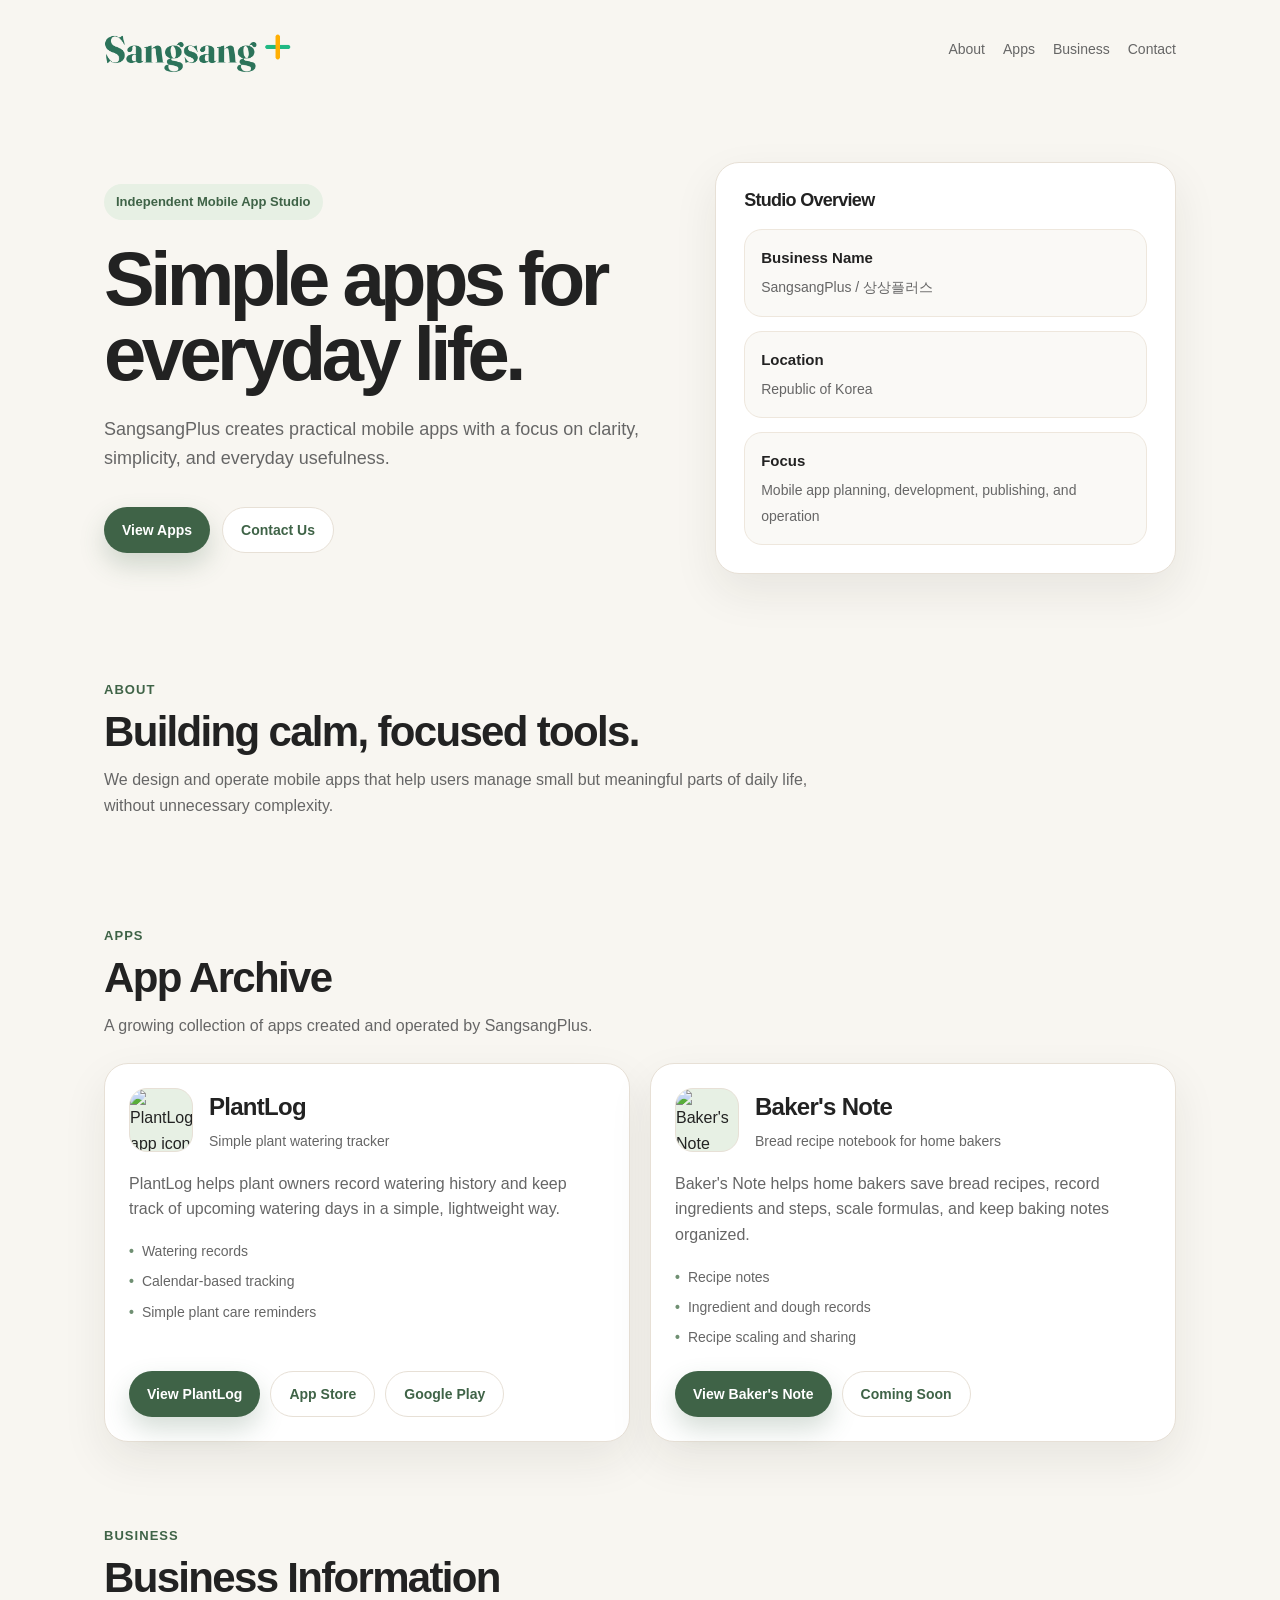
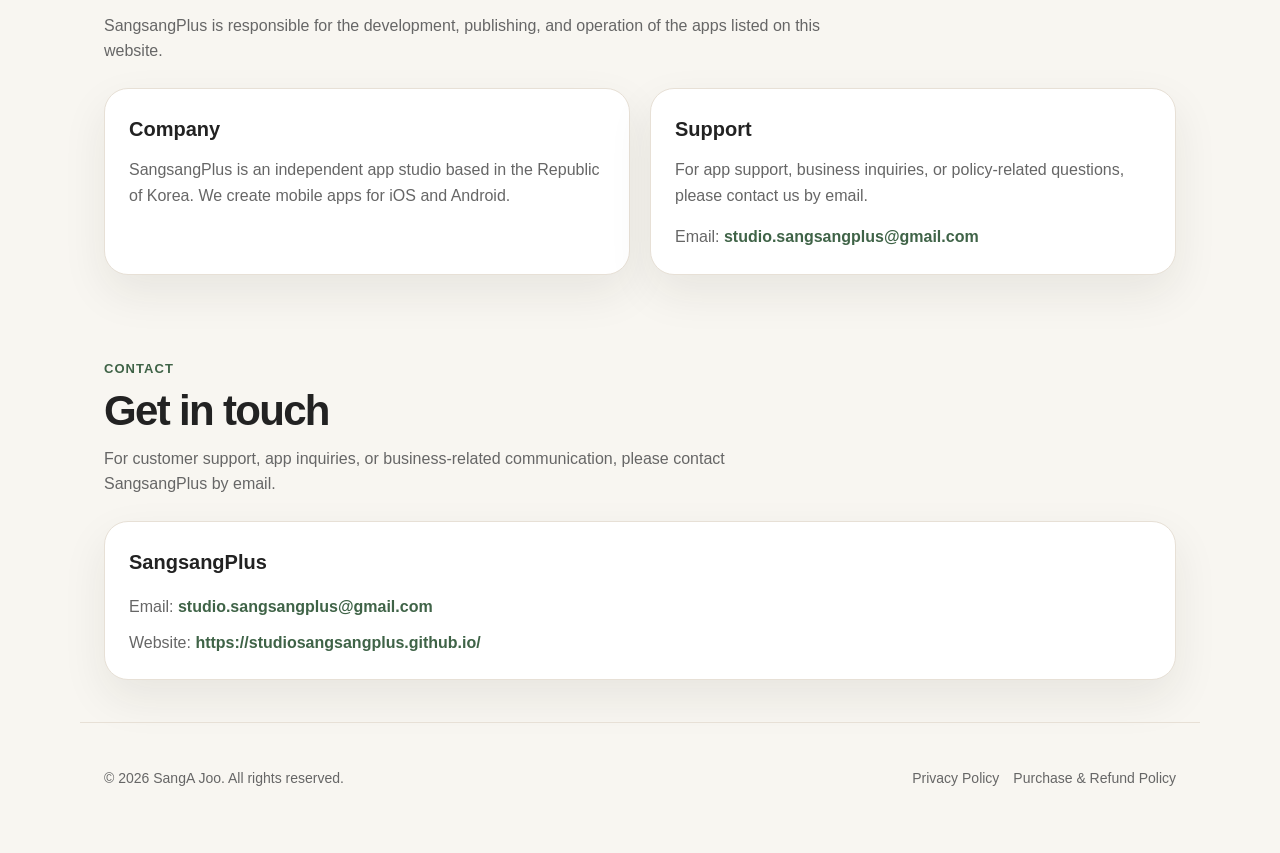
==== index.html @ 52824691 "Update index.html" ====
<!doctype html>
<html lang="en">
<head>
  <meta charset="utf-8">
  <meta name="viewport" content="width=device-width, initial-scale=1">
  <title>SangsangPlus - Mobile App Studio</title>
  <meta name="description" content="SangsangPlus is an independent mobile app studio creating simple, practical apps for everyday life.">
  <meta name="author" content="SangsangPlus">
  <link rel="icon" type="image/png" href="/favicon.png?v=1">
  <link rel="apple-touch-icon" href="/favicon.png?v=1">
  <meta name="theme-color" content="#F8F6F1">

  <style>
    :root {
      --bg: #F8F6F1;
      --card: #FFFFFF;
      --text: #222222;
      --muted: #666666;
      --line: #E7E0D6;
      --accent: #6F8F72;
      --accent-dark: #3F6347;
      --accent-soft: #E7F0E4;
      --brown: #9A7657;
      --shadow: 0 18px 45px rgba(40, 35, 28, 0.08);
      --radius: 24px;
    }

    * {
      box-sizing: border-box;
    }

    body {
      margin: 0;
      font-family: -apple-system, BlinkMacSystemFont, "Segoe UI", Roboto, Arial, sans-serif;
      background: var(--bg);
      color: var(--text);
      line-height: 1.6;
    }

    a {
      color: inherit;
      text-decoration: none;
    }

    .page {
      min-height: 100vh;
    }

    .nav {
      max-width: 1120px;
      margin: 0 auto;
      padding: 24px 24px 0;
      display: flex;
      align-items: center;
      justify-content: space-between;
      gap: 16px;
    }

   .brand {
      display: inline-flex;
      align-items: center;
      flex: 0 0 auto;
    }
    
    .brand-logo {
      display: block;
      width: 190px;
      height: auto;
    }
    
    @media (max-width: 820px) {
      .brand-logo {
        width: 168px;
      }
    }

    .nav-links {
      display: flex;
      align-items: center;
      gap: 18px;
      font-size: 14px;
      color: var(--muted);
    }

    .nav-links a:hover {
      color: var(--accent-dark);
    }

    .hero {
      max-width: 1120px;
      margin: 0 auto;
      padding: 88px 24px 64px;
      display: grid;
      grid-template-columns: 1.1fr 0.9fr;
      gap: 48px;
      align-items: center;
    }

    .eyebrow {
      display: inline-flex;
      align-items: center;
      gap: 8px;
      padding: 8px 12px;
      border-radius: 999px;
      background: var(--accent-soft);
      color: var(--accent-dark);
      font-size: 13px;
      font-weight: 700;
      margin-bottom: 22px;
    }

    h1 {
      margin: 0;
      font-size: clamp(42px, 7vw, 76px);
      line-height: 0.98;
      letter-spacing: -0.06em;
    }

    .hero p {
      margin: 24px 0 0;
      max-width: 620px;
      font-size: 18px;
      color: var(--muted);
    }

    .hero-actions {
      margin-top: 34px;
      display: flex;
      flex-wrap: wrap;
      gap: 12px;
    }

    .button {
      display: inline-flex;
      align-items: center;
      justify-content: center;
      min-height: 46px;
      padding: 0 18px;
      border-radius: 999px;
      font-weight: 700;
      font-size: 14px;
      transition: transform 0.15s ease, box-shadow 0.15s ease, background 0.15s ease;
    }

    .button:hover {
      transform: translateY(-1px);
    }

    .button.primary {
      background: var(--accent-dark);
      color: #fff;
      box-shadow: 0 12px 26px rgba(63, 99, 71, 0.22);
    }

    .button.secondary {
      background: #fff;
      color: var(--accent-dark);
      border: 1px solid var(--line);
    }

    .hero-card {
      background: var(--card);
      border: 1px solid var(--line);
      border-radius: var(--radius);
      padding: 28px;
      box-shadow: var(--shadow);
    }

    .hero-card-title {
      margin: 0 0 18px;
      font-size: 18px;
      font-weight: 800;
    }

    .stat-list {
      display: grid;
      gap: 14px;
    }

    .stat {
      padding: 16px;
      border-radius: 18px;
      background: #FAF9F6;
      border: 1px solid #EEE7DD;
    }

    .stat strong {
      display: block;
      font-size: 15px;
      margin-bottom: 4px;
    }

    .stat span {
      color: var(--muted);
      font-size: 14px;
    }

    .section {
      max-width: 1120px;
      margin: 0 auto;
      padding: 42px 24px;
    }

    .section-header {
      margin-bottom: 24px;
    }

    .section-kicker {
      color: var(--accent-dark);
      font-weight: 800;
      font-size: 13px;
      letter-spacing: 0.08em;
      text-transform: uppercase;
      margin-bottom: 8px;
    }

    h2 {
      margin: 0;
      font-size: clamp(28px, 4vw, 42px);
      line-height: 1.1;
      letter-spacing: -0.04em;
    }

    .section-desc {
      margin: 12px 0 0;
      color: var(--muted);
      max-width: 720px;
    }

    .app-grid {
      display: grid;
      grid-template-columns: repeat(2, minmax(0, 1fr));
      gap: 20px;
    }

    .app-card {
      background: var(--card);
      border: 1px solid var(--line);
      border-radius: var(--radius);
      padding: 24px;
      box-shadow: var(--shadow);
      display: flex;
      flex-direction: column;
      min-height: 280px;
    }

    .app-top {
      display: flex;
      align-items: center;
      gap: 16px;
      margin-bottom: 18px;
    }

    .app-icon {
      width: 64px;
      height: 64px;
      border-radius: 18px;
      overflow: hidden;
      background: var(--accent-soft);
      flex: 0 0 auto;
      border: 1px solid var(--line);
    }
    
    .app-icon img {
      width: 100%;
      height: 100%;
      object-fit: cover;
      display: block;
    }

    .app-card h3 {
      margin: 0;
      font-size: 24px;
      letter-spacing: -0.03em;
    }

    .app-card .tagline {
      margin: 4px 0 0;
      color: var(--muted);
      font-size: 14px;
    }

    .app-card p {
      margin: 0;
      color: var(--muted);
    }

    .app-meta {
      margin: 18px 0 0;
      padding: 0;
      list-style: none;
      display: grid;
      gap: 8px;
      color: var(--muted);
      font-size: 14px;
    }

    .app-meta li::before {
      content: "•";
      color: var(--accent);
      font-weight: 900;
      margin-right: 8px;
    }

    .app-actions {
      margin-top: auto;
      padding-top: 22px;
      display: flex;
      flex-wrap: wrap;
      gap: 10px;
    }

    .info-grid {
      display: grid;
      grid-template-columns: 1fr 1fr;
      gap: 20px;
    }

    .info-card {
      background: var(--card);
      border: 1px solid var(--line);
      border-radius: var(--radius);
      padding: 24px;
      box-shadow: var(--shadow);
    }

    .info-card h3 {
      margin: 0 0 12px;
      font-size: 20px;
    }

    .info-card p {
      margin: 0;
      color: var(--muted);
    }

    .contact-list {
      margin: 16px 0 0;
      padding: 0;
      list-style: none;
      display: grid;
      gap: 10px;
      color: var(--muted);
    }

    .contact-list a {
      color: var(--accent-dark);
      font-weight: 700;
    }

    .footer {
      max-width: 1120px;
      margin: 0 auto;
      padding: 44px 24px 64px;
      color: var(--muted);
      font-size: 14px;
      display: flex;
      justify-content: space-between;
      gap: 20px;
      border-top: 1px solid var(--line);
    }

    .footer-links {
      display: flex;
      flex-wrap: wrap;
      gap: 14px;
    }

    .footer-links a {
      color: var(--muted);
    }

    .footer-links a:hover {
      color: var(--accent-dark);
    }

    @media (max-width: 820px) {
      .nav {
        align-items: flex-start;
        flex-direction: column;
      }

      .nav-links {
        flex-wrap: wrap;
      }

      .hero {
        grid-template-columns: 1fr;
        padding-top: 58px;
      }

      .app-grid,
      .info-grid {
        grid-template-columns: 1fr;
      }

      .footer {
        flex-direction: column;
      }
    }
  </style>
</head>

<body>
  <div class="page">
    <header class="nav">
      <a class="brand" href="/" aria-label="SangsangPlus home">
        <img class="brand-logo" src="/logo-wordmark.png" alt="SangsangPlus">
      </a>  

      <nav class="nav-links" aria-label="Main navigation">
        <a href="#about">About</a>
        <a href="#apps">Apps</a>
        <a href="#business">Business</a>
        <a href="#contact">Contact</a>
      </nav>
    </header>

    <main>
      <section class="hero">
        <div>
          <div class="eyebrow">Independent Mobile App Studio</div>
          <h1>Simple apps for everyday life.</h1>
          <p>
            SangsangPlus creates practical mobile apps with a focus on clarity,
            simplicity, and everyday usefulness.
          </p>

          <div class="hero-actions">
            <a class="button primary" href="#apps">View Apps</a>
            <a class="button secondary" href="mailto:studio.sangsangplus@gmail.com">Contact Us</a>
          </div>
        </div>

        <aside class="hero-card" aria-label="Studio overview">
          <h2 class="hero-card-title">Studio Overview</h2>

          <div class="stat-list">
            <div class="stat">
              <strong>Business Name</strong>
              <span>SangsangPlus / 상상플러스</span>
            </div>

            <div class="stat">
              <strong>Location</strong>
              <span>Republic of Korea</span>
            </div>

            <div class="stat">
              <strong>Focus</strong>
              <span>Mobile app planning, development, publishing, and operation</span>
            </div>
          </div>
        </aside>
      </section>

      <section id="about" class="section">
        <div class="section-header">
          <div class="section-kicker">About</div>
          <h2>Building calm, focused tools.</h2>
          <p class="section-desc">
            We design and operate mobile apps that help users manage small but meaningful parts
            of daily life, without unnecessary complexity.
          </p>
        </div>
      </section>

      <section id="apps" class="section">
        <div class="section-header">
          <div class="section-kicker">Apps</div>
          <h2>App Archive</h2>
          <p class="section-desc">
            A growing collection of apps created and operated by SangsangPlus.
          </p>
        </div>

        <div class="app-grid">
          <article class="app-card">
            <div class="app-top">
              <div class="app-icon">
                <img src="/plantlog-legal/app_icon.png" alt="PlantLog app icon">
              </div>
              <div>
                <h3>PlantLog</h3>
                <p class="tagline">Simple plant watering tracker</p>
              </div>
            </div>

            <p>
              PlantLog helps plant owners record watering history and keep track of upcoming
              watering days in a simple, lightweight way.
            </p>

            <ul class="app-meta">
              <li>Watering records</li>
              <li>Calendar-based tracking</li>
              <li>Simple plant care reminders</li>
            </ul>

            <div class="app-actions">
              <a class="button primary" href="/plantlog-legal/">View PlantLog</a>
              <a class="button secondary" href="https://apps.apple.com/kr/app/plantlog-%EC%8B%9D%EB%AC%BC-%EB%AC%BC%EC%A3%BC%EA%B8%B0/id6776272867" target="_blank" rel="noopener noreferrer">App Store</a>
              <a class="button secondary" href="https://play.google.com/store/apps/details?id=com.sangsangplus.plantlog" target="_blank" rel="noopener noreferrer">Google Play</a>
            </div>
          </article>

          <article class="app-card">
            <div class="app-top">
              <div class="app-icon">
                <img src="/bakersnote/favicon.png" alt="Baker's Note app icon">
              </div>
              <div>
                <h3>Baker's Note</h3>
                <p class="tagline">Bread recipe notebook for home bakers</p>
              </div>
            </div>

            <p>
              Baker's Note helps home bakers save bread recipes, record ingredients and steps,
              scale formulas, and keep baking notes organized.
            </p>

            <ul class="app-meta">
              <li>Recipe notes</li>
              <li>Ingredient and dough records</li>
              <li>Recipe scaling and sharing</li>
            </ul>

            <div class="app-actions">
              <a class="button primary" href="/bakersnote/">View Baker's Note</a>
              <a class="button secondary" href="#contact">Coming Soon</a>
            </div>
          </article>
        </div>
      </section>

      <section id="business" class="section">
        <div class="section-header">
          <div class="section-kicker">Business</div>
          <h2>Business Information</h2>
          <p class="section-desc">
            SangsangPlus is responsible for the development, publishing, and operation
            of the apps listed on this website.
          </p>
        </div>

        <div class="info-grid">
          <div class="info-card">
            <h3>Company</h3>
            <p>
              SangsangPlus is an independent app studio based in the Republic of Korea.
              We create mobile apps for iOS and Android.
            </p>
          </div>

          <div class="info-card">
            <h3>Support</h3>
            <p>
              For app support, business inquiries, or policy-related questions, please contact us
              by email.
            </p>

            <ul class="contact-list">
              <li>Email: <a href="mailto:studio.sangsangplus@gmail.com">studio.sangsangplus@gmail.com</a></li>
            </ul>
          </div>
        </div>
      </section>

      <section id="contact" class="section">
        <div class="section-header">
          <div class="section-kicker">Contact</div>
          <h2>Get in touch</h2>
          <p class="section-desc">
            For customer support, app inquiries, or business-related communication, please contact
            SangsangPlus by email.
          </p>
        </div>

        <div class="info-card">
          <h3>SangsangPlus</h3>
          <ul class="contact-list">
            <li>Email: <a href="mailto:studio.sangsangplus@gmail.com">studio.sangsangplus@gmail.com</a></li>
            <li>Website: <a href="https://studiosangsangplus.github.io/">https://studiosangsangplus.github.io/</a></li>
          </ul>
        </div>
      </section>
    </main>

    <footer class="footer">
      <div>
        © 2026 SangA Joo. All rights reserved.
      </div>

      <div class="footer-links">
        <a href="/plantlog-legal/privacy-policy.html">Privacy Policy</a>
        <a href="/plantlog-legal/purchase-policy.html">Purchase & Refund Policy</a>
      </div>
    </footer>
  </div>
</body>
</html>
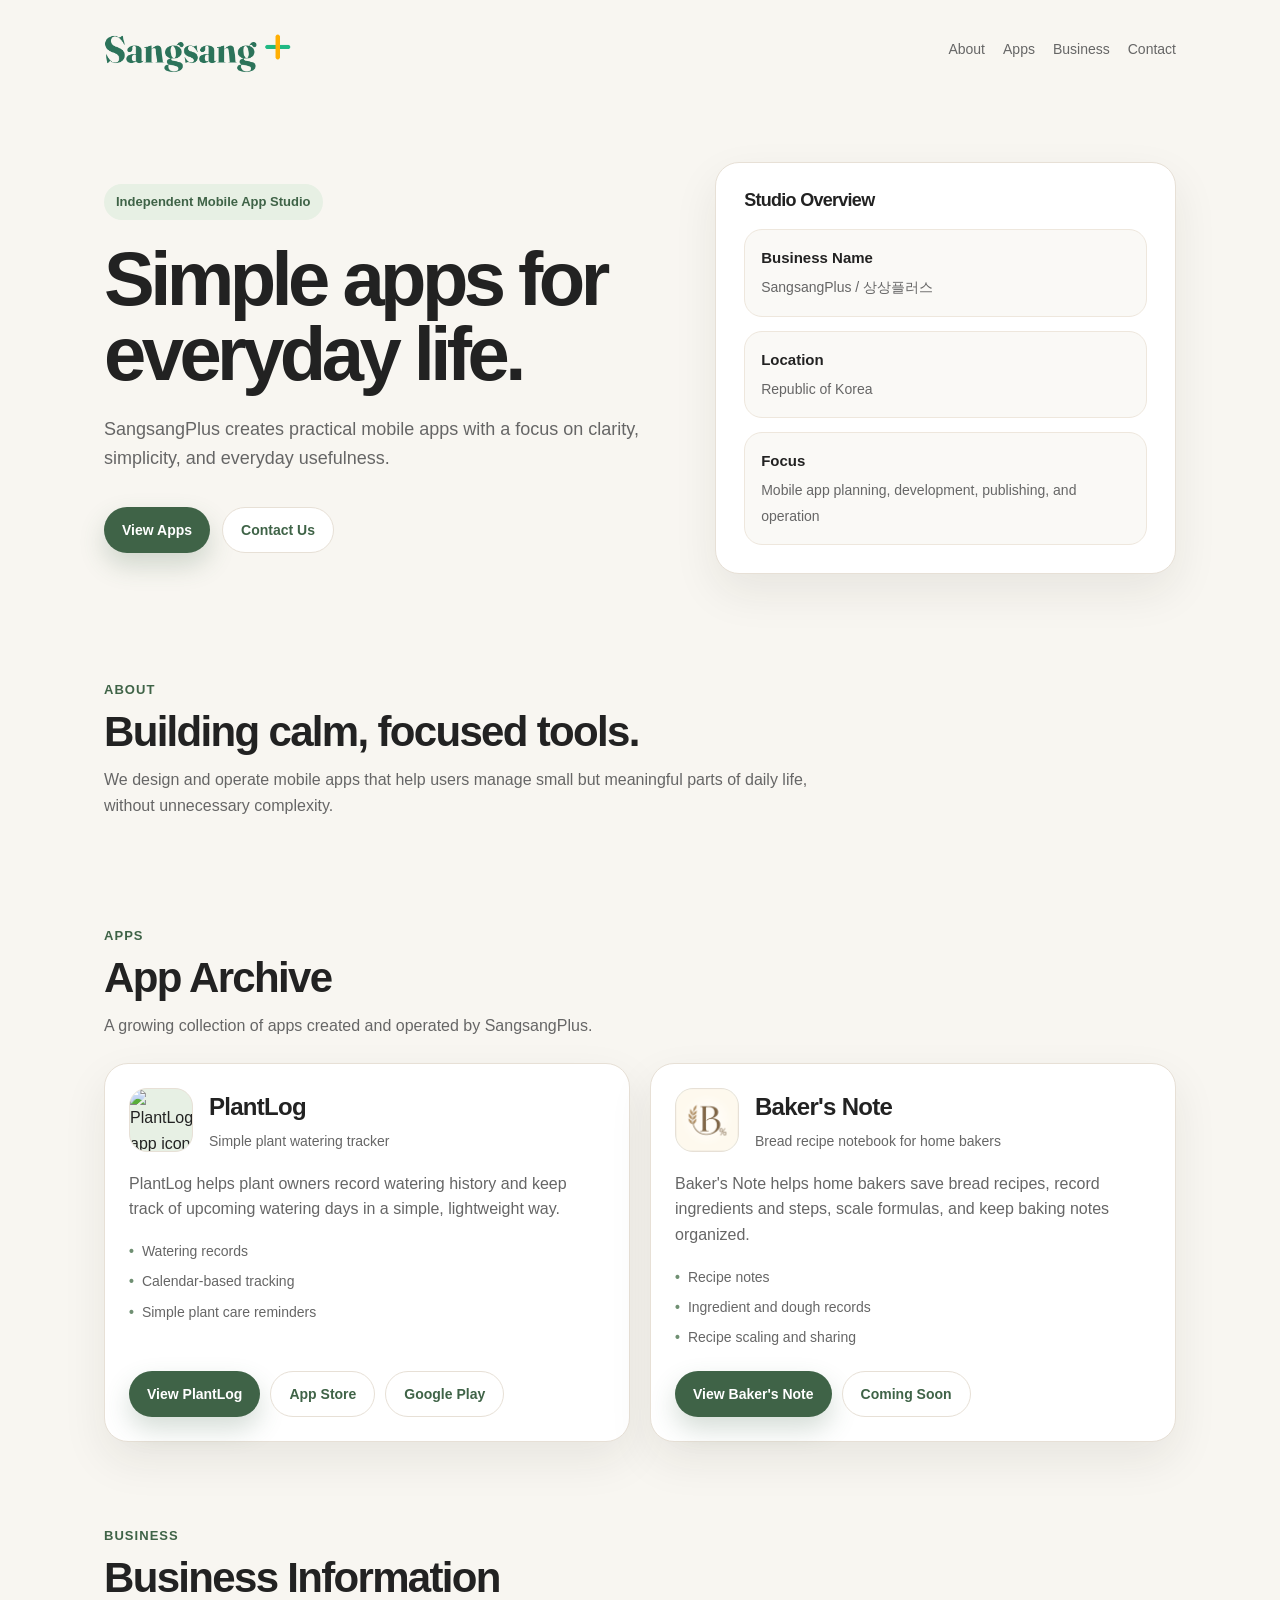
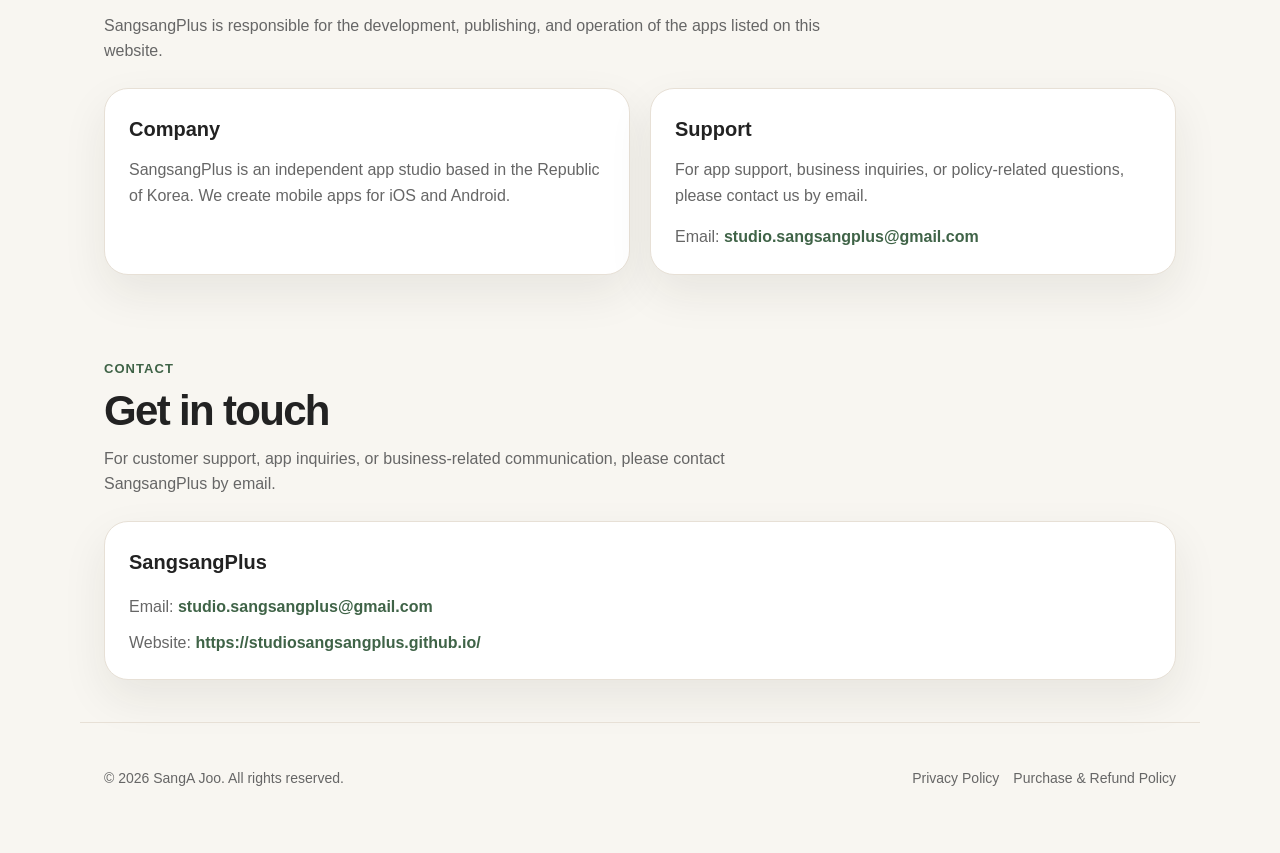
==== commit 27ed281e: "Update index.html" ====
--- a/index.html
+++ b/index.html
@@ -507,7 +507,7 @@
           <article class="app-card">
             <div class="app-top">
               <div class="app-icon">
-                <img src="/bakersnote/favicon.png" alt="Baker's Note app icon">
+                <img src="/bakersnote/app_icon.png" alt="Baker's Note app icon">
               </div>
               <div>
                 <h3>Baker's Note</h3>
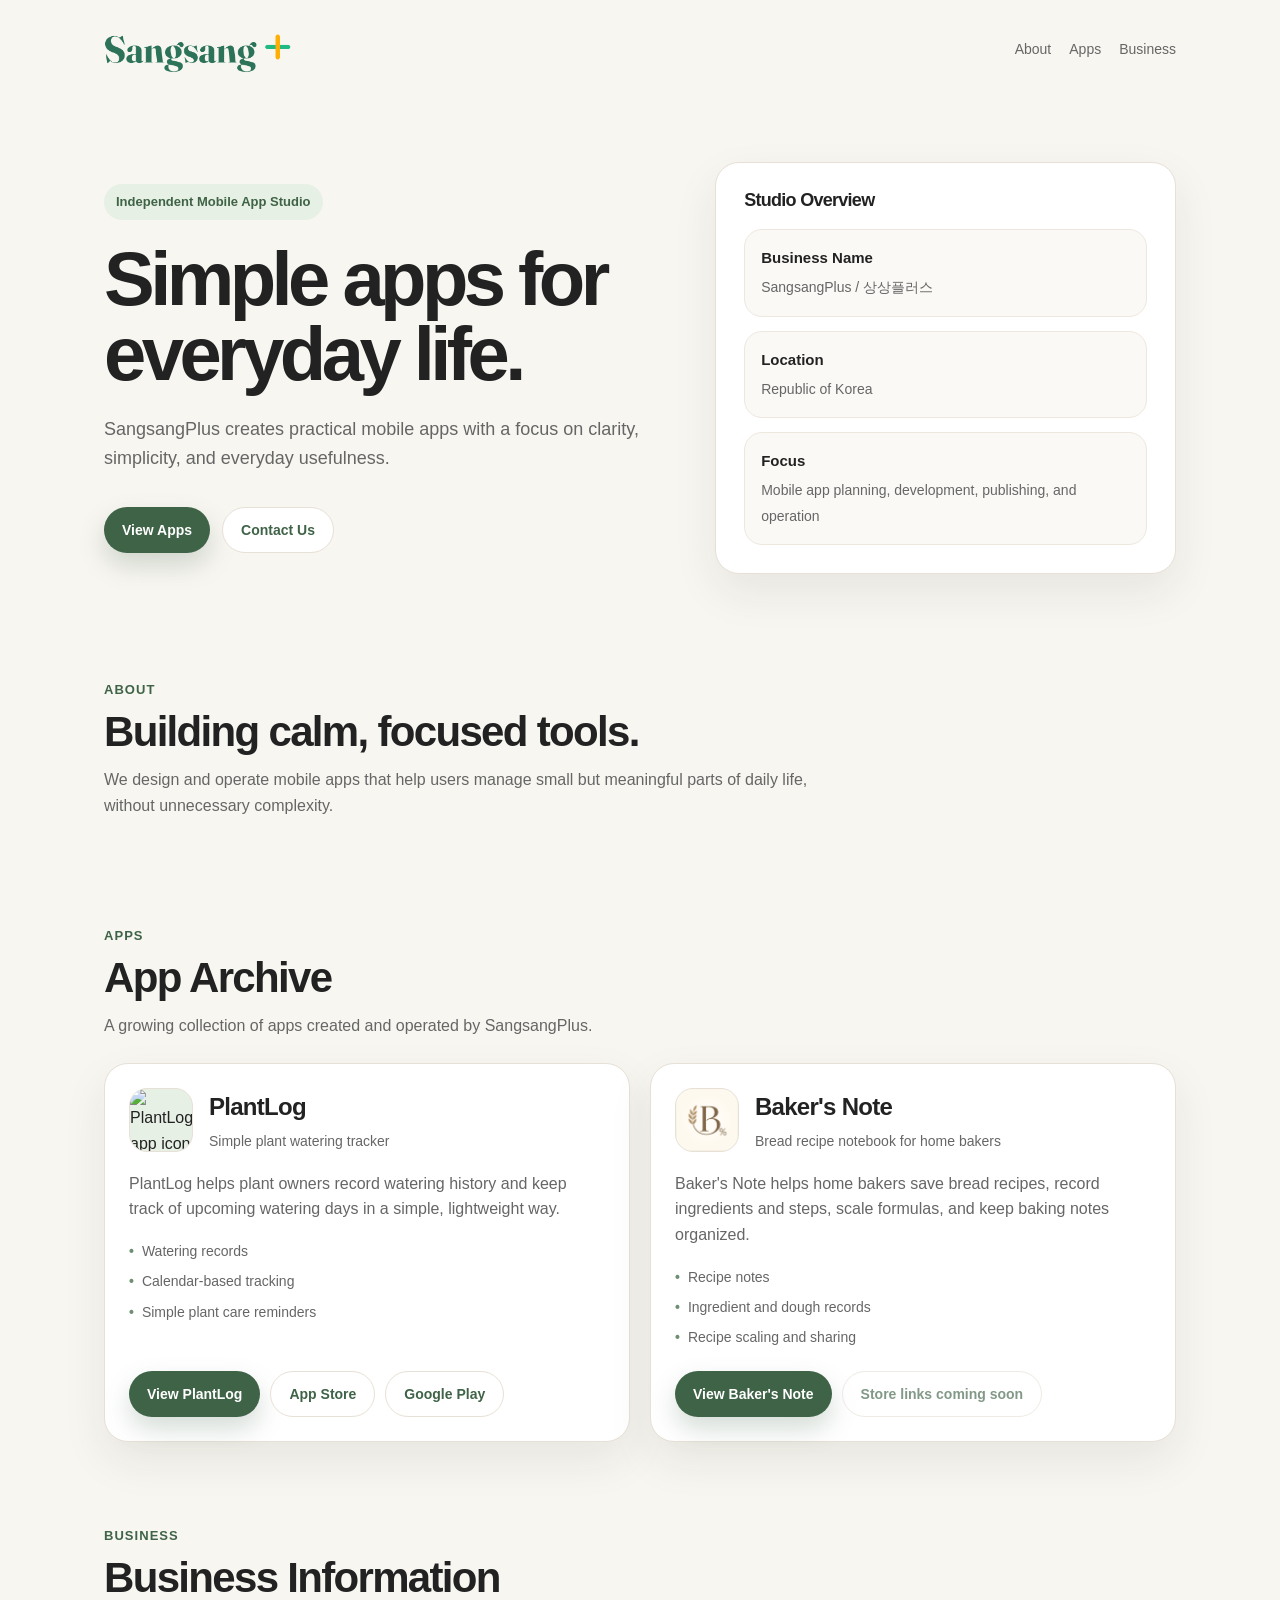
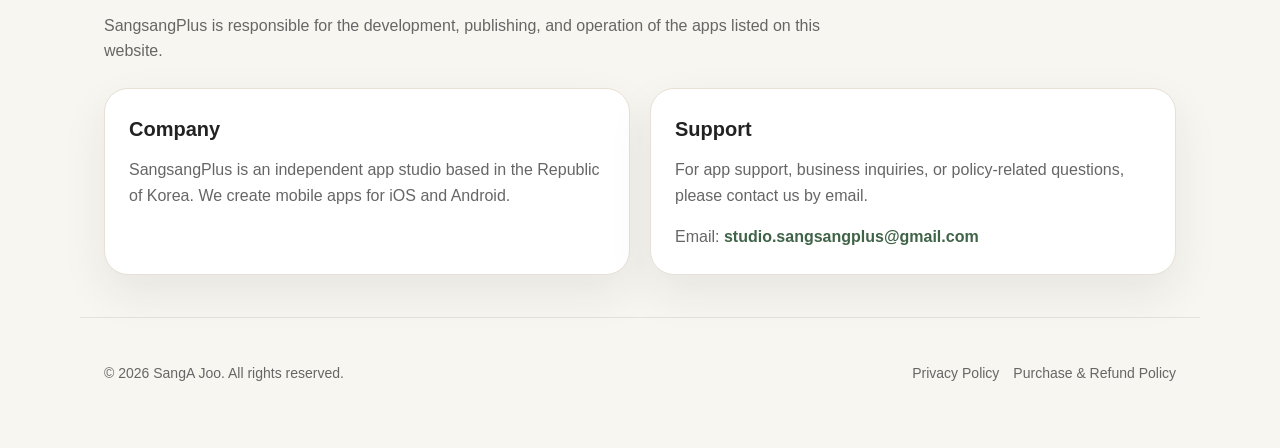
==== commit 4fda41ed: "Update index.html" ====
--- a/index.html
+++ b/index.html
@@ -158,6 +158,12 @@
       border: 1px solid var(--line);
     }
 
+    .button.disabled {
+      cursor: default;
+      opacity: 0.65;
+      pointer-events: none;
+    }
+    
     .hero-card {
       background: var(--card);
       border: 1px solid var(--line);
@@ -412,7 +418,6 @@
         <a href="#about">About</a>
         <a href="#apps">Apps</a>
         <a href="#business">Business</a>
-        <a href="#contact">Contact</a>
       </nav>
     </header>
 
@@ -528,7 +533,7 @@
 
             <div class="app-actions">
               <a class="button primary" href="/bakersnote/">View Baker's Note</a>
-              <a class="button secondary" href="#contact">Coming Soon</a>
+              <span class="button secondary disabled">Store links coming soon</span>
             </div>
           </article>
         </div>
@@ -566,25 +571,6 @@
           </div>
         </div>
       </section>
-
-      <section id="contact" class="section">
-        <div class="section-header">
-          <div class="section-kicker">Contact</div>
-          <h2>Get in touch</h2>
-          <p class="section-desc">
-            For customer support, app inquiries, or business-related communication, please contact
-            SangsangPlus by email.
-          </p>
-        </div>
-
-        <div class="info-card">
-          <h3>SangsangPlus</h3>
-          <ul class="contact-list">
-            <li>Email: <a href="mailto:studio.sangsangplus@gmail.com">studio.sangsangplus@gmail.com</a></li>
-            <li>Website: <a href="https://studiosangsangplus.github.io/">https://studiosangsangplus.github.io/</a></li>
-          </ul>
-        </div>
-      </section>
     </main>
 
     <footer class="footer">
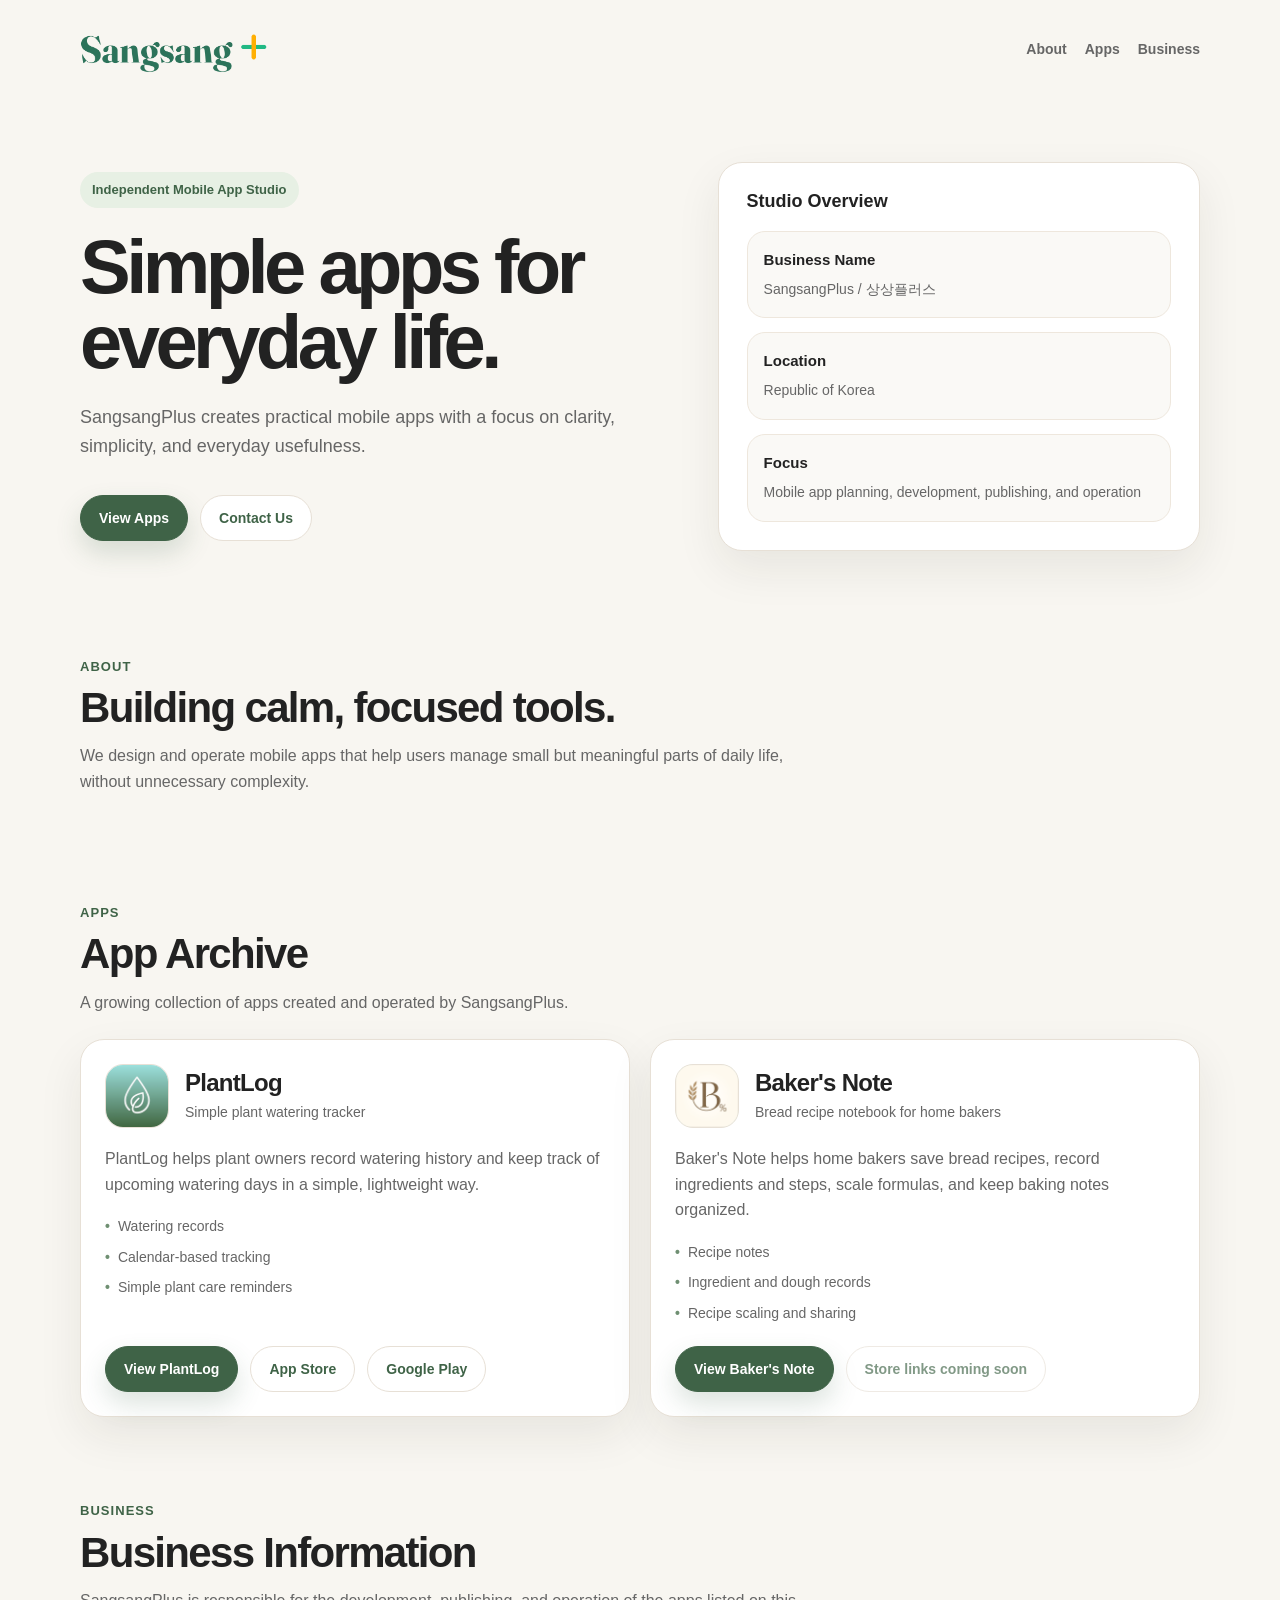
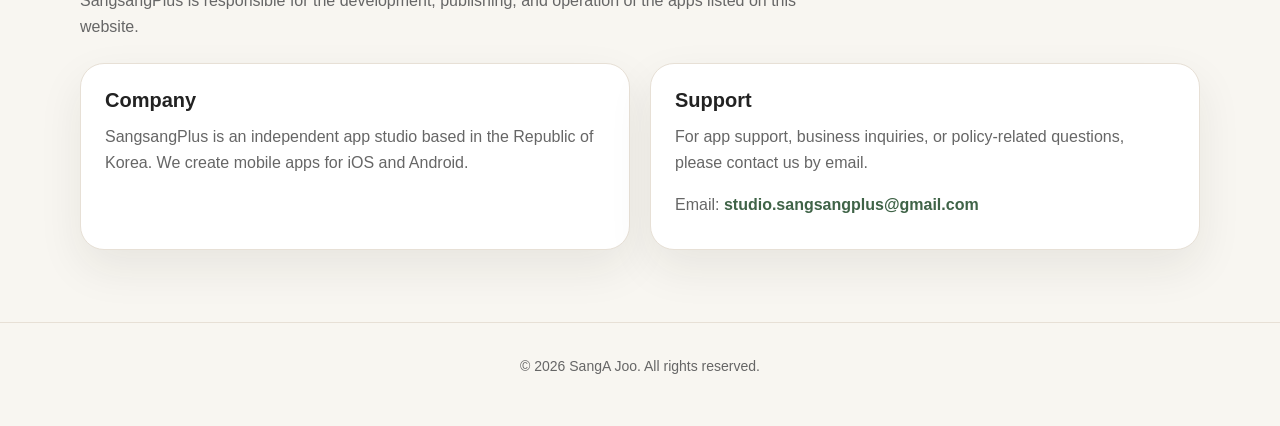
==== commit 61a0f62c: "Footer 교체, css 공통화" ====
--- a/index.html
+++ b/index.html
@@ -3,418 +3,23 @@
 <head>
   <meta charset="utf-8">
   <meta name="viewport" content="width=device-width, initial-scale=1">
-  <title>SangsangPlus - Mobile App Studio</title>
-  <meta name="description" content="SangsangPlus is an independent mobile app studio creating simple, practical apps for everyday life.">
+  <title>SangsangPlus - Simple Mobile Apps for Everyday Life</title>
+  <meta name="description" content="SangsangPlus is an independent app studio creating simple mobile apps for everyday life.">
   <meta name="author" content="SangsangPlus">
+  <link rel="stylesheet" href="assets/css/site.css">
   <link rel="icon" type="image/png" href="/favicon.png?v=1">
   <link rel="apple-touch-icon" href="/favicon.png?v=1">
   <meta name="theme-color" content="#F8F6F1">
-
-  <style>
-    :root {
-      --bg: #F8F6F1;
-      --card: #FFFFFF;
-      --text: #222222;
-      --muted: #666666;
-      --line: #E7E0D6;
-      --accent: #6F8F72;
-      --accent-dark: #3F6347;
-      --accent-soft: #E7F0E4;
-      --brown: #9A7657;
-      --shadow: 0 18px 45px rgba(40, 35, 28, 0.08);
-      --radius: 24px;
-    }
-
-    * {
-      box-sizing: border-box;
-    }
-
-    body {
-      margin: 0;
-      font-family: -apple-system, BlinkMacSystemFont, "Segoe UI", Roboto, Arial, sans-serif;
-      background: var(--bg);
-      color: var(--text);
-      line-height: 1.6;
-    }
-
-    a {
-      color: inherit;
-      text-decoration: none;
-    }
-
-    .page {
-      min-height: 100vh;
-    }
-
-    .nav {
-      max-width: 1120px;
-      margin: 0 auto;
-      padding: 24px 24px 0;
-      display: flex;
-      align-items: center;
-      justify-content: space-between;
-      gap: 16px;
-    }
-
-   .brand {
-      display: inline-flex;
-      align-items: center;
-      flex: 0 0 auto;
-    }
-    
-    .brand-logo {
-      display: block;
-      width: 190px;
-      height: auto;
-    }
-    
-    @media (max-width: 820px) {
-      .brand-logo {
-        width: 168px;
-      }
-    }
-
-    .nav-links {
-      display: flex;
-      align-items: center;
-      gap: 18px;
-      font-size: 14px;
-      color: var(--muted);
-    }
-
-    .nav-links a:hover {
-      color: var(--accent-dark);
-    }
-
-    .hero {
-      max-width: 1120px;
-      margin: 0 auto;
-      padding: 88px 24px 64px;
-      display: grid;
-      grid-template-columns: 1.1fr 0.9fr;
-      gap: 48px;
-      align-items: center;
-    }
-
-    .eyebrow {
-      display: inline-flex;
-      align-items: center;
-      gap: 8px;
-      padding: 8px 12px;
-      border-radius: 999px;
-      background: var(--accent-soft);
-      color: var(--accent-dark);
-      font-size: 13px;
-      font-weight: 700;
-      margin-bottom: 22px;
-    }
-
-    h1 {
-      margin: 0;
-      font-size: clamp(42px, 7vw, 76px);
-      line-height: 0.98;
-      letter-spacing: -0.06em;
-    }
-
-    .hero p {
-      margin: 24px 0 0;
-      max-width: 620px;
-      font-size: 18px;
-      color: var(--muted);
-    }
-
-    .hero-actions {
-      margin-top: 34px;
-      display: flex;
-      flex-wrap: wrap;
-      gap: 12px;
-    }
-
-    .button {
-      display: inline-flex;
-      align-items: center;
-      justify-content: center;
-      min-height: 46px;
-      padding: 0 18px;
-      border-radius: 999px;
-      font-weight: 700;
-      font-size: 14px;
-      transition: transform 0.15s ease, box-shadow 0.15s ease, background 0.15s ease;
-    }
-
-    .button:hover {
-      transform: translateY(-1px);
-    }
-
-    .button.primary {
-      background: var(--accent-dark);
-      color: #fff;
-      box-shadow: 0 12px 26px rgba(63, 99, 71, 0.22);
-    }
-
-    .button.secondary {
-      background: #fff;
-      color: var(--accent-dark);
-      border: 1px solid var(--line);
-    }
-
-    .button.disabled {
-      cursor: default;
-      opacity: 0.65;
-      pointer-events: none;
-    }
-    
-    .hero-card {
-      background: var(--card);
-      border: 1px solid var(--line);
-      border-radius: var(--radius);
-      padding: 28px;
-      box-shadow: var(--shadow);
-    }
-
-    .hero-card-title {
-      margin: 0 0 18px;
-      font-size: 18px;
-      font-weight: 800;
-    }
-
-    .stat-list {
-      display: grid;
-      gap: 14px;
-    }
-
-    .stat {
-      padding: 16px;
-      border-radius: 18px;
-      background: #FAF9F6;
-      border: 1px solid #EEE7DD;
-    }
-
-    .stat strong {
-      display: block;
-      font-size: 15px;
-      margin-bottom: 4px;
-    }
-
-    .stat span {
-      color: var(--muted);
-      font-size: 14px;
-    }
-
-    .section {
-      max-width: 1120px;
-      margin: 0 auto;
-      padding: 42px 24px;
-    }
-
-    .section-header {
-      margin-bottom: 24px;
-    }
-
-    .section-kicker {
-      color: var(--accent-dark);
-      font-weight: 800;
-      font-size: 13px;
-      letter-spacing: 0.08em;
-      text-transform: uppercase;
-      margin-bottom: 8px;
-    }
-
-    h2 {
-      margin: 0;
-      font-size: clamp(28px, 4vw, 42px);
-      line-height: 1.1;
-      letter-spacing: -0.04em;
-    }
-
-    .section-desc {
-      margin: 12px 0 0;
-      color: var(--muted);
-      max-width: 720px;
-    }
-
-    .app-grid {
-      display: grid;
-      grid-template-columns: repeat(2, minmax(0, 1fr));
-      gap: 20px;
-    }
-
-    .app-card {
-      background: var(--card);
-      border: 1px solid var(--line);
-      border-radius: var(--radius);
-      padding: 24px;
-      box-shadow: var(--shadow);
-      display: flex;
-      flex-direction: column;
-      min-height: 280px;
-    }
-
-    .app-top {
-      display: flex;
-      align-items: center;
-      gap: 16px;
-      margin-bottom: 18px;
-    }
-
-    .app-icon {
-      width: 64px;
-      height: 64px;
-      border-radius: 18px;
-      overflow: hidden;
-      background: var(--accent-soft);
-      flex: 0 0 auto;
-      border: 1px solid var(--line);
-    }
-    
-    .app-icon img {
-      width: 100%;
-      height: 100%;
-      object-fit: cover;
-      display: block;
-    }
-
-    .app-card h3 {
-      margin: 0;
-      font-size: 24px;
-      letter-spacing: -0.03em;
-    }
-
-    .app-card .tagline {
-      margin: 4px 0 0;
-      color: var(--muted);
-      font-size: 14px;
-    }
-
-    .app-card p {
-      margin: 0;
-      color: var(--muted);
-    }
-
-    .app-meta {
-      margin: 18px 0 0;
-      padding: 0;
-      list-style: none;
-      display: grid;
-      gap: 8px;
-      color: var(--muted);
-      font-size: 14px;
-    }
-
-    .app-meta li::before {
-      content: "•";
-      color: var(--accent);
-      font-weight: 900;
-      margin-right: 8px;
-    }
-
-    .app-actions {
-      margin-top: auto;
-      padding-top: 22px;
-      display: flex;
-      flex-wrap: wrap;
-      gap: 10px;
-    }
-
-    .info-grid {
-      display: grid;
-      grid-template-columns: 1fr 1fr;
-      gap: 20px;
-    }
-
-    .info-card {
-      background: var(--card);
-      border: 1px solid var(--line);
-      border-radius: var(--radius);
-      padding: 24px;
-      box-shadow: var(--shadow);
-    }
-
-    .info-card h3 {
-      margin: 0 0 12px;
-      font-size: 20px;
-    }
-
-    .info-card p {
-      margin: 0;
-      color: var(--muted);
-    }
-
-    .contact-list {
-      margin: 16px 0 0;
-      padding: 0;
-      list-style: none;
-      display: grid;
-      gap: 10px;
-      color: var(--muted);
-    }
-
-    .contact-list a {
-      color: var(--accent-dark);
-      font-weight: 700;
-    }
-
-    .footer {
-      max-width: 1120px;
-      margin: 0 auto;
-      padding: 44px 24px 64px;
-      color: var(--muted);
-      font-size: 14px;
-      display: flex;
-      justify-content: space-between;
-      gap: 20px;
-      border-top: 1px solid var(--line);
-    }
-
-    .footer-links {
-      display: flex;
-      flex-wrap: wrap;
-      gap: 14px;
-    }
-
-    .footer-links a {
-      color: var(--muted);
-    }
-
-    .footer-links a:hover {
-      color: var(--accent-dark);
-    }
-
-    @media (max-width: 820px) {
-      .nav {
-        align-items: flex-start;
-        flex-direction: column;
-      }
-
-      .nav-links {
-        flex-wrap: wrap;
-      }
-
-      .hero {
-        grid-template-columns: 1fr;
-        padding-top: 58px;
-      }
-
-      .app-grid,
-      .info-grid {
-        grid-template-columns: 1fr;
-      }
-
-      .footer {
-        flex-direction: column;
-      }
-    }
-  </style>
 </head>
 
-<body>
-  <div class="page">
-    <header class="nav">
-      <a class="brand" href="/" aria-label="SangsangPlus home">
-        <img class="brand-logo" src="/logo-wordmark.png" alt="SangsangPlus">
-      </a>  
+<body class="theme-sangsangplus">
+  <div class="site-page">
+    <header class="home-nav wrap-wide">
+      <a class="home-brand" href="/" aria-label="SangsangPlus home">
+        <img class="home-brand-logo" src="/logo-wordmark.png" alt="SangsangPlus">
+      </a>
 
-      <nav class="nav-links" aria-label="Main navigation">
+      <nav class="home-nav-links" aria-label="Main navigation">
         <a href="#about">About</a>
         <a href="#apps">Apps</a>
         <a href="#business">Business</a>
@@ -422,7 +27,7 @@
     </header>
 
     <main>
-      <section class="hero">
+      <section class="home-hero wrap-wide">
         <div>
           <div class="eyebrow">Independent Mobile App Studio</div>
           <h1>Simple apps for everyday life.</h1>
@@ -437,8 +42,8 @@
           </div>
         </div>
 
-        <aside class="hero-card" aria-label="Studio overview">
-          <h2 class="hero-card-title">Studio Overview</h2>
+        <aside class="home-hero-card" aria-label="Studio overview">
+          <h2 class="home-hero-card-title">Studio Overview</h2>
 
           <div class="stat-list">
             <div class="stat">
@@ -459,7 +64,7 @@
         </aside>
       </section>
 
-      <section id="about" class="section">
+      <section id="about" class="home-section wrap-wide">
         <div class="section-header">
           <div class="section-kicker">About</div>
           <h2>Building calm, focused tools.</h2>
@@ -470,7 +75,7 @@
         </div>
       </section>
 
-      <section id="apps" class="section">
+      <section id="apps" class="home-section wrap-wide">
         <div class="section-header">
           <div class="section-kicker">Apps</div>
           <h2>App Archive</h2>
@@ -504,8 +109,11 @@
 
             <div class="app-actions">
               <a class="button primary" href="/plantlog-legal/">View PlantLog</a>
-              <a class="button secondary" href="https://apps.apple.com/kr/app/plantlog-%EC%8B%9D%EB%AC%BC-%EB%AC%BC%EC%A3%BC%EA%B8%B0/id6776272867" target="_blank" rel="noopener noreferrer">App Store</a>
-              <a class="button secondary" href="https://play.google.com/store/apps/details?id=com.sangsangplus.plantlog" target="_blank" rel="noopener noreferrer">Google Play</a>
+              <a class="button secondary"
+                href="https://apps.apple.com/kr/app/plantlog-%EC%8B%9D%EB%AC%BC-%EB%AC%BC%EC%A3%BC%EA%B8%B0/id6776272867"
+                target="_blank" rel="noopener noreferrer">App Store</a>
+              <a class="button secondary" href="https://play.google.com/store/apps/details?id=com.sangsangplus.plantlog"
+                target="_blank" rel="noopener noreferrer">Google Play</a>
             </div>
           </article>
 
@@ -539,7 +147,7 @@
         </div>
       </section>
 
-      <section id="business" class="section">
+      <section id="business" class="home-section wrap-wide">
         <div class="section-header">
           <div class="section-kicker">Business</div>
           <h2>Business Information</h2>
@@ -573,14 +181,9 @@
       </section>
     </main>
 
-    <footer class="footer">
-      <div>
-        © 2026 SangA Joo. All rights reserved.
-      </div>
-
-      <div class="footer-links">
-        <a href="/plantlog-legal/privacy-policy.html">Privacy Policy</a>
-        <a href="/plantlog-legal/purchase-policy.html">Purchase & Refund Policy</a>
+    <footer class="site-footer">
+      <div class="site-footer-inner">
+        <p>© 2026 SangA Joo. All rights reserved.</p>
       </div>
     </footer>
   </div>
--- a/assets/css/site.css
+++ b/assets/css/site.css
@@ -0,0 +1,760 @@
+/* SangsangPlus shared website styles */
+
+:root {
+  --page-bg: #f8f6f1;
+  --card-bg: #ffffff;
+  --text: #222222;
+  --muted: #666666;
+  --soft-muted: #888888;
+  --line: #e7e0d6;
+  --shadow-soft: 0 18px 45px rgba(40, 35, 28, 0.08);
+  --radius-lg: 24px;
+  --radius-md: 18px;
+  --max-width-wide: 1120px;
+  --max-width-app: 920px;
+  --max-width-policy: 840px;
+
+  --accent: #3f6347;
+  --accent-soft: #e7f0e4;
+  --accent-deep: #2f4c36;
+  --brand-serif: Georgia, "Times New Roman", serif;
+}
+
+/* Themes */
+body.theme-sangsangplus {
+  --page-bg: #f8f6f1;
+  --card-bg: #ffffff;
+  --text: #222222;
+  --muted: #666666;
+  --line: #e7e0d6;
+  --accent: #6f8f72;
+  --accent-soft: #e7f0e4;
+  --accent-deep: #3f6347;
+}
+
+body.theme-plantlog {
+  --page-bg: #fafaf8;
+  --card-bg: #ffffff;
+  --text: #222222;
+  --muted: #666666;
+  --line: #e8e8e8;
+  --accent: #267156;
+  --accent-soft: #e1f5ee;
+  --accent-deep: #174d3a;
+  --phone-gradient-start: #9ce0dd;
+  --phone-gradient-end: #267156;
+}
+
+body.theme-bakers-note {
+  --page-bg: #faf8f3;
+  --card-bg: #ffffff;
+  --text: #2a241b;
+  --muted: #7b7469;
+  --line: #e3dccf;
+  --accent: #3e331e;
+  --accent-soft: #f7f4ec;
+  --accent-deep: #3e331e;
+  --phone-gradient-start: #c8b388;
+  --phone-gradient-end: #3e331e;
+}
+
+/* Base */
+* {
+  box-sizing: border-box;
+}
+
+html {
+  scroll-behavior: smooth;
+}
+
+body {
+  margin: 0;
+  font-family: -apple-system, BlinkMacSystemFont, "Segoe UI", Roboto, Arial, sans-serif;
+  background: var(--page-bg);
+  color: var(--text);
+  line-height: 1.6;
+}
+
+a {
+  color: var(--accent-deep);
+  text-decoration: none;
+  font-weight: 700;
+}
+
+a:hover {
+  text-decoration: underline;
+}
+
+img {
+  max-width: 100%;
+  height: auto;
+}
+
+p {
+  margin: 0 0 16px;
+}
+
+ul {
+  padding-left: 22px;
+}
+
+li {
+  margin-bottom: 8px;
+}
+
+h1,
+h2,
+h3 {
+  margin-top: 0;
+  line-height: 1.2;
+  color: var(--text);
+}
+
+strong {
+  color: var(--text);
+}
+
+/* Shared layout */
+.site-page {
+  min-height: 100vh;
+}
+
+.wrap-wide {
+  width: min(var(--max-width-wide), calc(100% - 48px));
+  margin: 0 auto;
+}
+
+.wrap-app {
+  width: min(var(--max-width-app), calc(100% - 40px));
+  margin: 0 auto;
+}
+
+.wrap-policy {
+  width: min(var(--max-width-policy), calc(100% - 40px));
+  margin: 0 auto;
+}
+
+.brand-back-link {
+  display: inline-flex;
+  align-items: center;
+  margin-bottom: 18px;
+  font-size: 0.9rem;
+  font-weight: 700;
+  color: var(--muted);
+  text-decoration: none;
+  letter-spacing: 0.01em;
+}
+
+.brand-back-link:hover {
+  color: var(--accent-deep);
+  text-decoration: underline;
+}
+
+/* Buttons */
+.button,
+.app-button {
+  display: inline-flex;
+  align-items: center;
+  justify-content: center;
+  min-height: 46px;
+  padding: 0 18px;
+  border-radius: 999px;
+  border: 1px solid var(--line);
+  background: var(--card-bg);
+  color: var(--accent-deep);
+  font-weight: 800;
+  font-size: 14px;
+  text-decoration: none;
+  transition: transform 0.15s ease, box-shadow 0.15s ease, background 0.15s ease;
+}
+
+.button:hover,
+.app-button:hover {
+  transform: translateY(-1px);
+  text-decoration: none;
+}
+
+.button.primary,
+.app-button.primary {
+  background: var(--accent-deep);
+  border-color: var(--accent-deep);
+  color: #ffffff;
+  box-shadow: 0 12px 26px rgba(63, 99, 71, 0.18);
+}
+
+.button.secondary,
+.app-button.secondary {
+  background: var(--card-bg);
+  color: var(--accent-deep);
+}
+
+.button.disabled,
+.app-button.disabled {
+  cursor: default;
+  opacity: 0.65;
+  pointer-events: none;
+}
+
+/* Root home */
+.home-nav {
+  padding: 24px 0 0;
+  display: flex;
+  align-items: center;
+  justify-content: space-between;
+  gap: 16px;
+}
+
+.home-brand {
+  display: inline-flex;
+  align-items: center;
+  flex: 0 0 auto;
+}
+
+.home-brand-logo {
+  display: block;
+  width: 190px;
+  height: auto;
+}
+
+.home-nav-links {
+  display: flex;
+  align-items: center;
+  gap: 18px;
+  font-size: 14px;
+  color: var(--muted);
+}
+
+.home-nav-links a {
+  color: var(--muted);
+  font-weight: 600;
+}
+
+.home-nav-links a:hover {
+  color: var(--accent-deep);
+}
+
+.home-hero {
+  padding: 88px 0 64px;
+  display: grid;
+  grid-template-columns: 1.1fr 0.9fr;
+  gap: 48px;
+  align-items: center;
+}
+
+.eyebrow {
+  display: inline-flex;
+  align-items: center;
+  gap: 8px;
+  padding: 8px 12px;
+  border-radius: 999px;
+  background: var(--accent-soft);
+  color: var(--accent-deep);
+  font-size: 13px;
+  font-weight: 800;
+  margin-bottom: 22px;
+}
+
+.home-hero h1 {
+  margin: 0;
+  font-size: clamp(42px, 7vw, 76px);
+  line-height: 0.98;
+  letter-spacing: -0.06em;
+}
+
+.home-hero p {
+  margin: 24px 0 0;
+  max-width: 620px;
+  font-size: 18px;
+  color: var(--muted);
+}
+
+.hero-actions,
+.app-actions,
+.buttons {
+  margin-top: 34px;
+  display: flex;
+  flex-wrap: wrap;
+  gap: 12px;
+}
+
+.home-hero-card,
+.app-card,
+.info-card {
+  background: var(--card-bg);
+  border: 1px solid var(--line);
+  border-radius: var(--radius-lg);
+  padding: 24px;
+  box-shadow: var(--shadow-soft);
+}
+
+.home-hero-card {
+  padding: 28px;
+}
+
+.home-hero-card-title {
+  margin: 0 0 18px;
+  font-size: 18px;
+  font-weight: 800;
+}
+
+.stat-list {
+  display: grid;
+  gap: 14px;
+}
+
+.stat {
+  padding: 16px;
+  border-radius: 18px;
+  background: #faf9f6;
+  border: 1px solid #eee7dd;
+}
+
+.stat strong {
+  display: block;
+  font-size: 15px;
+  margin-bottom: 4px;
+}
+
+.stat span {
+  color: var(--muted);
+  font-size: 14px;
+}
+
+.home-section {
+  padding: 42px 0;
+}
+
+.section-header {
+  margin-bottom: 24px;
+}
+
+.section-kicker {
+  color: var(--accent-deep);
+  font-weight: 800;
+  font-size: 13px;
+  letter-spacing: 0.08em;
+  text-transform: uppercase;
+  margin-bottom: 8px;
+}
+
+.home-section h2 {
+  margin: 0;
+  font-size: clamp(28px, 4vw, 42px);
+  line-height: 1.1;
+  letter-spacing: -0.04em;
+}
+
+.section-desc {
+  margin: 12px 0 0;
+  color: var(--muted);
+  max-width: 720px;
+}
+
+.app-grid {
+  display: grid;
+  grid-template-columns: repeat(2, minmax(0, 1fr));
+  gap: 20px;
+}
+
+.app-card {
+  display: flex;
+  flex-direction: column;
+  min-height: 280px;
+}
+
+.app-top {
+  display: flex;
+  align-items: center;
+  gap: 16px;
+  margin-bottom: 18px;
+}
+
+.app-icon {
+  width: 64px;
+  height: 64px;
+  border-radius: 18px;
+  overflow: hidden;
+  background: var(--accent-soft);
+  flex: 0 0 auto;
+  border: 1px solid var(--line);
+}
+
+.app-icon img {
+  width: 100%;
+  height: 100%;
+  object-fit: cover;
+  display: block;
+}
+
+.app-card h3 {
+  margin: 0;
+  font-size: 24px;
+  letter-spacing: -0.03em;
+}
+
+.app-card .tagline {
+  margin: 4px 0 0;
+  color: var(--muted);
+  font-size: 14px;
+}
+
+.app-card p {
+  margin: 0;
+  color: var(--muted);
+}
+
+.app-meta {
+  margin: 18px 0 0;
+  padding: 0;
+  list-style: none;
+  display: grid;
+  gap: 8px;
+  color: var(--muted);
+  font-size: 14px;
+}
+
+.app-meta li {
+  margin: 0;
+}
+
+.app-meta li::before {
+  content: "•";
+  color: var(--accent);
+  font-weight: 900;
+  margin-right: 8px;
+}
+
+.app-card .app-actions {
+  margin-top: auto;
+  padding-top: 22px;
+}
+
+.info-grid {
+  display: grid;
+  grid-template-columns: 1fr 1fr;
+  gap: 20px;
+}
+
+.info-card h3 {
+  margin: 0 0 12px;
+  font-size: 20px;
+}
+
+.info-card p {
+  margin: 0;
+  color: var(--muted);
+}
+
+.contact-list {
+  margin: 16px 0 0;
+  padding: 0;
+  list-style: none;
+  display: grid;
+  gap: 10px;
+  color: var(--muted);
+}
+
+/* App landing pages */
+.app-header {
+  padding: 28px 0;
+}
+
+.app-header .brand-back-link {
+  margin-bottom: 14px;
+}
+
+.app-brand {
+  display: flex;
+  align-items: center;
+  gap: 12px;
+  color: var(--accent-deep);
+  text-decoration: none;
+}
+
+.app-logo {
+  width: 42px;
+  height: 42px;
+  border-radius: 14px;
+  overflow: hidden;
+  display: grid;
+  place-items: center;
+  background: linear-gradient(180deg, var(--phone-gradient-start), var(--phone-gradient-end));
+  border: 1px solid var(--line);
+  flex-shrink: 0;
+}
+
+.theme-bakers-note .app-logo {
+  background: var(--accent-soft);
+}
+
+.app-logo img {
+  width: 100%;
+  height: 100%;
+  object-fit: cover;
+  display: block;
+}
+
+.app-brand-name {
+  font-size: 22px;
+  font-weight: 800;
+  color: var(--accent-deep);
+}
+
+.theme-bakers-note .app-brand-name,
+.theme-bakers-note .app-landing h1,
+.theme-bakers-note .app-section-title {
+  font-family: var(--brand-serif);
+  font-style: italic;
+  font-weight: 500;
+}
+
+.theme-bakers-note .app-brand-name {
+  font-size: 30px;
+  letter-spacing: -0.03em;
+}
+
+.app-landing-hero {
+  padding: 56px 0 40px;
+  display: grid;
+  grid-template-columns: 1.2fr 0.8fr;
+  gap: 48px;
+  align-items: center;
+}
+
+.app-landing h1 {
+  margin: 0 0 20px;
+  font-size: clamp(38px, 6vw, 66px);
+  line-height: 1.05;
+  letter-spacing: -0.04em;
+  color: var(--accent-deep);
+}
+
+.app-landing .lead {
+  font-size: 19px;
+  color: var(--muted);
+  max-width: 620px;
+  margin: 0 0 28px;
+}
+
+.phone-frame {
+  border-radius: 34px;
+  padding: 2px;
+  background: linear-gradient(180deg, var(--phone-gradient-start), var(--phone-gradient-end));
+  box-shadow: 0 24px 70px rgba(0, 0, 0, 0.08);
+}
+
+.app-shot {
+  width: 100%;
+  display: block;
+  border-radius: 32px;
+}
+
+.app-section {
+  padding: 48px 0;
+}
+
+.app-section-title {
+  font-size: 34px;
+  letter-spacing: -0.03em;
+  margin: 0 0 22px;
+  color: var(--accent-deep);
+}
+
+.feature-cards {
+  display: grid;
+  grid-template-columns: repeat(3, 1fr);
+  gap: 16px;
+}
+
+.feature-card,
+.note-card {
+  background: var(--card-bg);
+  border: 1px solid var(--line);
+  border-radius: 20px;
+  padding: 22px;
+}
+
+.note-card {
+  background: var(--accent-soft);
+  color: var(--muted);
+}
+
+.feature-card h3,
+.note-card h3 {
+  margin: 0 0 8px;
+  font-size: 18px;
+  color: var(--accent-deep);
+}
+
+.feature-card p,
+.note-card p {
+  margin: 0;
+  color: var(--muted);
+}
+
+/* Policy pages */
+.policy-header {
+  padding: 28px 0;
+  border-bottom: 1px solid var(--line);
+}
+
+.policy-header .brand-back-link {
+  margin-bottom: 14px;
+}
+
+.policy-brand {
+  display: flex;
+  align-items: center;
+  gap: 12px;
+  color: var(--accent-deep);
+  text-decoration: none;
+}
+
+.policy-main {
+  padding: 48px 0;
+}
+
+.policy-content {
+  background: var(--card-bg);
+  border: 1px solid var(--line);
+  border-radius: 22px;
+  padding: 32px;
+}
+
+.policy-content h1 {
+  margin: 0 0 8px;
+  font-size: clamp(32px, 5vw, 48px);
+  line-height: 1.1;
+  color: var(--accent-deep);
+}
+
+.theme-bakers-note .policy-content h1 {
+  font-family: var(--brand-serif);
+}
+
+.policy-content h2 {
+  margin: 34px 0 10px;
+  font-size: 22px;
+  color: var(--accent-deep);
+}
+
+.policy-content p,
+.policy-content ul {
+  color: var(--muted);
+}
+
+.policy-content .updated-date {
+  color: var(--soft-muted);
+}
+
+.notice {
+  background: var(--accent-soft);
+  border: 1px solid var(--line);
+  border-radius: 12px;
+  padding: 16px;
+  margin: 20px 0;
+  color: var(--muted);
+}
+
+/* Footer */
+.site-footer {
+  margin-top: 30px;
+  padding: 32px 0 48px;
+  border-top: 1px solid var(--line);
+  color: var(--muted);
+  font-size: 14px;
+}
+
+.site-footer-inner {
+  width: min(var(--max-width-wide), calc(100% - 48px));
+  margin: 0 auto;
+  text-align: center;
+}
+
+.site-footer-inner.narrow {
+  width: min(var(--max-width-app), calc(100% - 40px));
+}
+
+.site-footer nav {
+  margin-bottom: 10px;
+}
+
+.site-footer a {
+  color: var(--accent-deep);
+  font-weight: 700;
+}
+
+.footer-divider {
+  margin: 0 8px;
+  color: color-mix(in srgb, var(--muted) 55%, white);
+}
+
+.site-footer p {
+  margin: 0;
+}
+
+@media (max-width: 820px) {
+  .home-brand-logo {
+    width: 168px;
+  }
+
+  .home-nav {
+    align-items: flex-start;
+    flex-direction: column;
+  }
+
+  .home-nav-links {
+    flex-wrap: wrap;
+  }
+
+  .home-hero,
+  .app-landing-hero {
+    grid-template-columns: 1fr;
+    padding-top: 48px;
+  }
+
+  .app-grid,
+  .info-grid,
+  .feature-cards {
+    grid-template-columns: 1fr;
+  }
+
+  .phone-frame {
+    max-width: 360px;
+    margin: 0 auto;
+  }
+}
+
+@media (max-width: 640px) {
+  .wrap-wide,
+  .site-footer-inner {
+    width: min(100% - 32px, var(--max-width-wide));
+  }
+
+  .wrap-app,
+  .wrap-policy,
+  .site-footer-inner.narrow {
+    width: min(100% - 28px, var(--max-width-app));
+  }
+
+  .home-hero {
+    padding-top: 44px;
+  }
+
+  .app-landing-hero {
+    padding-top: 28px;
+  }
+
+  .policy-content,
+  .home-hero-card,
+  .app-card,
+  .info-card,
+  .feature-card,
+  .note-card {
+    padding: 24px;
+  }
+
+  .theme-bakers-note .app-brand-name {
+    font-size: 27px;
+  }
+}
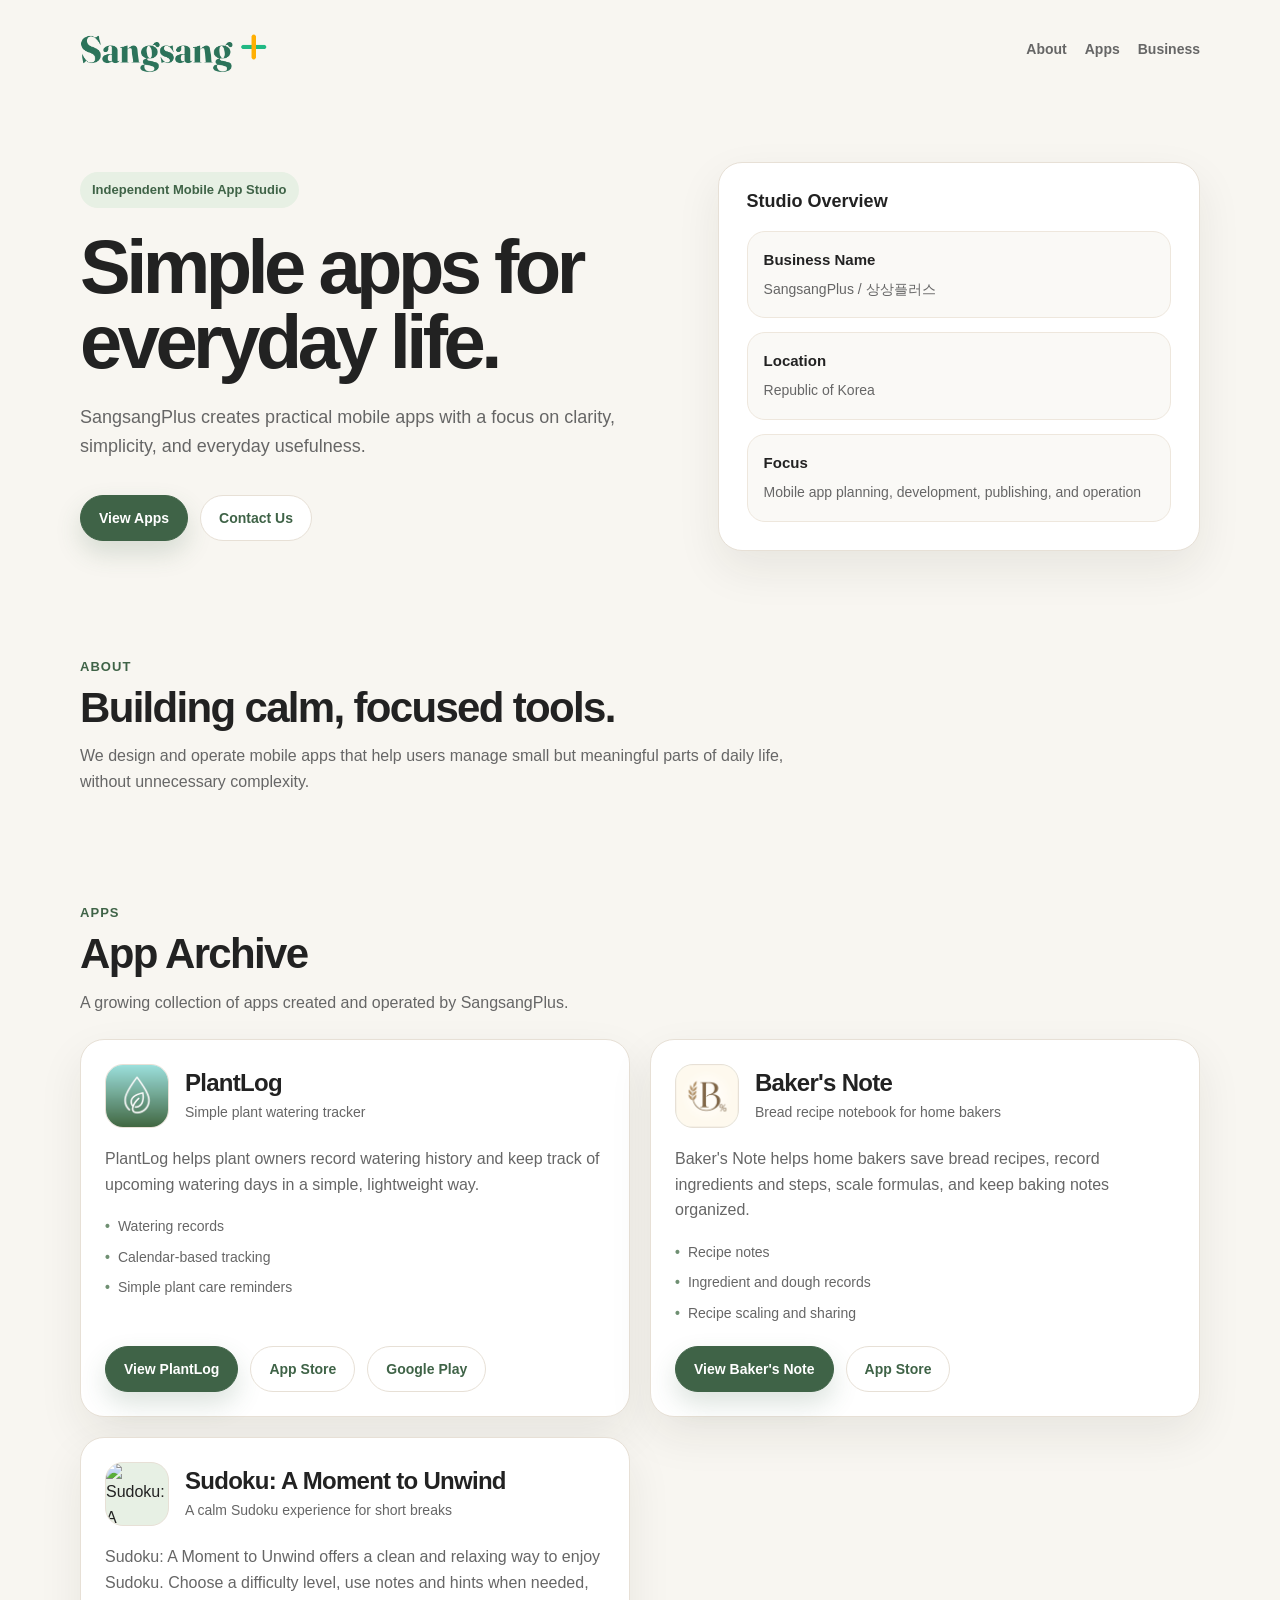
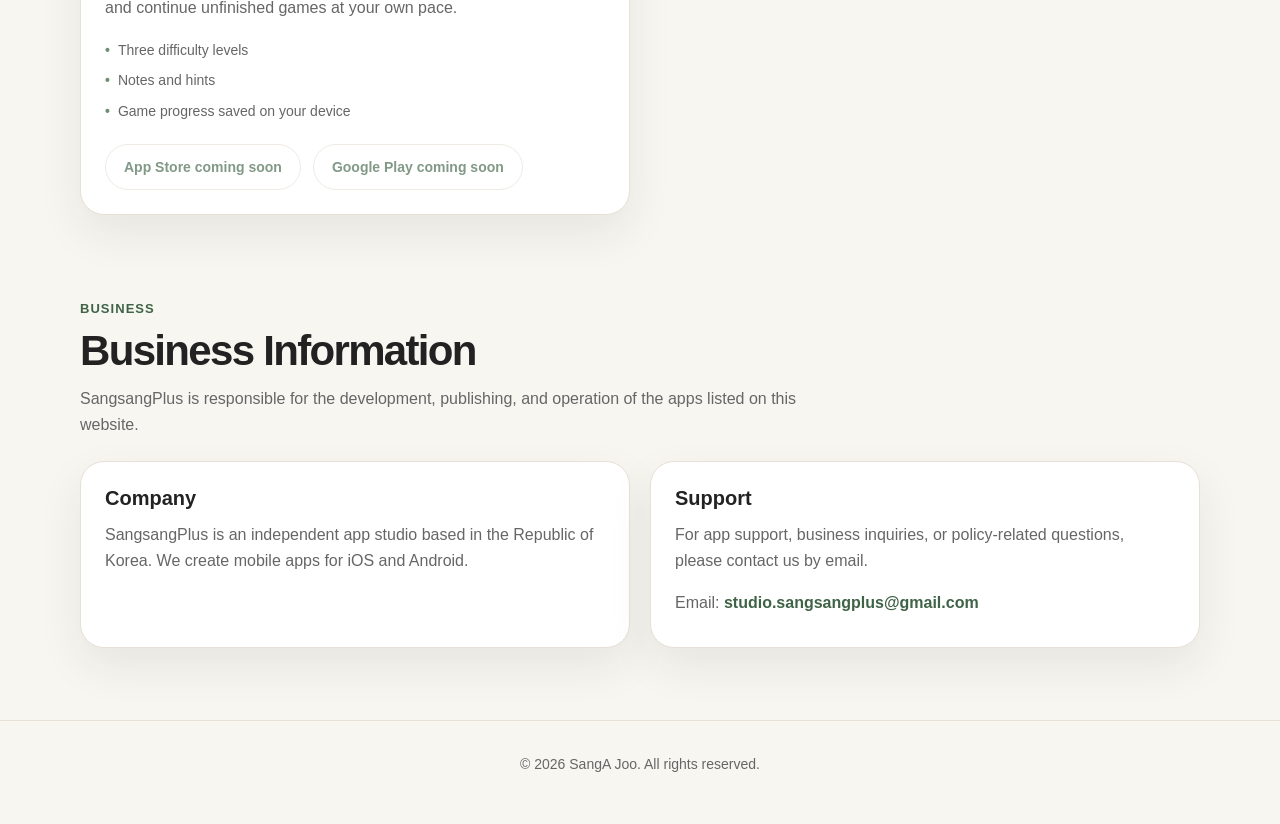
==== commit 57052375: "Update index.html 스도쿠 앱 설명 추가" ====
--- a/index.html
+++ b/index.html
@@ -141,9 +141,46 @@
 
             <div class="app-actions">
               <a class="button primary" href="/bakersnote/">View Baker's Note</a>
-              <span class="button secondary disabled">Store links coming soon</span>
+              <a class="button secondary"
+                href="https://apps.apple.com/kr/app/bakers-note-%EC%A0%9C%EB%B9%B5-%EB%A0%88%EC%8B%9C%ED%94%BC/id6786244483"
+                target="_blank" rel="noopener noreferrer">App Store</a>
             </div>
           </article>
+
+          <article class="app-card">
+            <div class="app-top">
+              <div class="app-icon">
+                <img
+                  src="/sudoku/app_icon.png?v=1"
+                  alt="Sudoku: A Moment to Unwind app icon"
+                >
+              </div>
+          
+              <div>
+                <h3>Sudoku: A Moment to Unwind</h3>
+                <p class="tagline">A calm Sudoku experience for short breaks</p>
+              </div>
+            </div>
+          
+            <p>
+              Sudoku: A Moment to Unwind offers a clean and relaxing way to enjoy Sudoku.
+              Choose a difficulty level, use notes and hints when needed, and continue
+              unfinished games at your own pace.
+            </p>
+          
+            <ul class="app-meta">
+              <li>Three difficulty levels</li>
+              <li>Notes and hints</li>
+              <li>Game progress saved on your device</li>
+            </ul>
+          
+            <div class="app-actions">
+              <span class="button secondary disabled">App Store coming soon</span>
+              <span class="button secondary disabled">Google Play coming soon</span>         
+            
+            </div>
+          </article>
+          
         </div>
       </section>
 
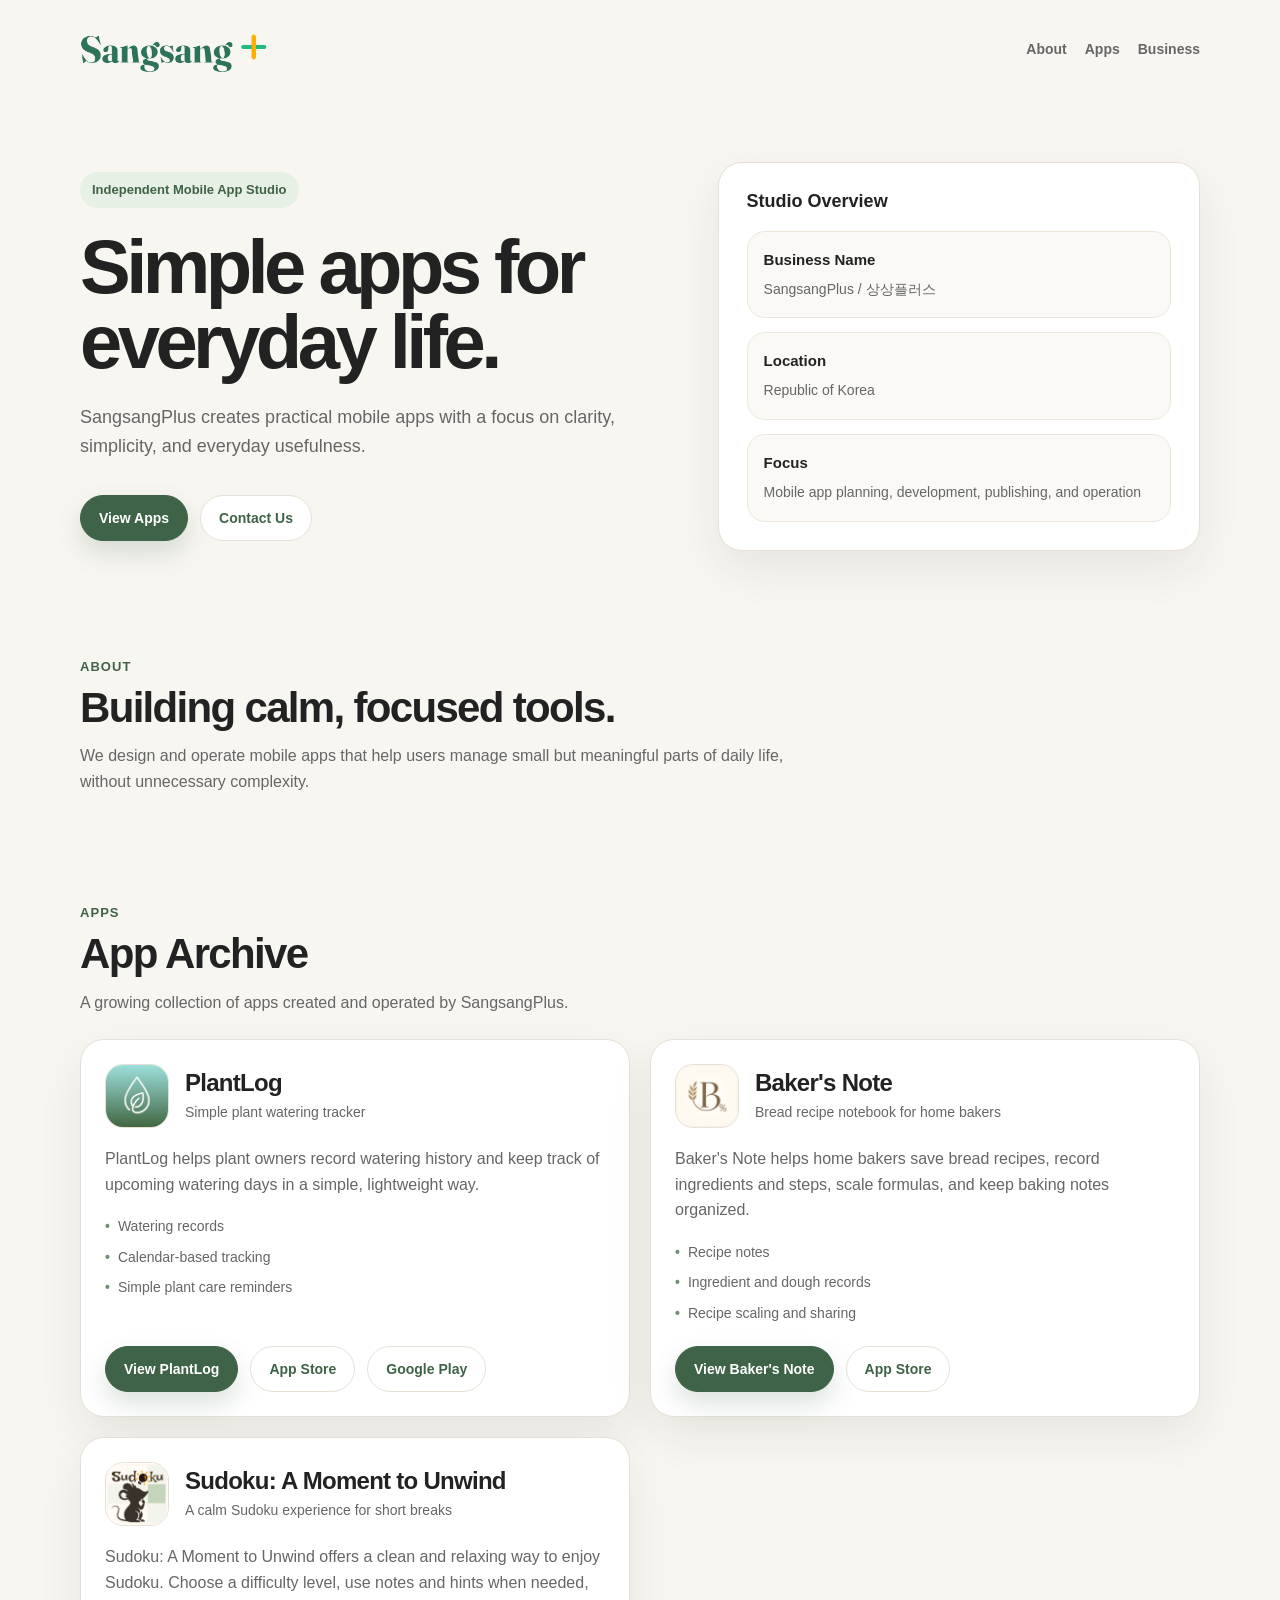
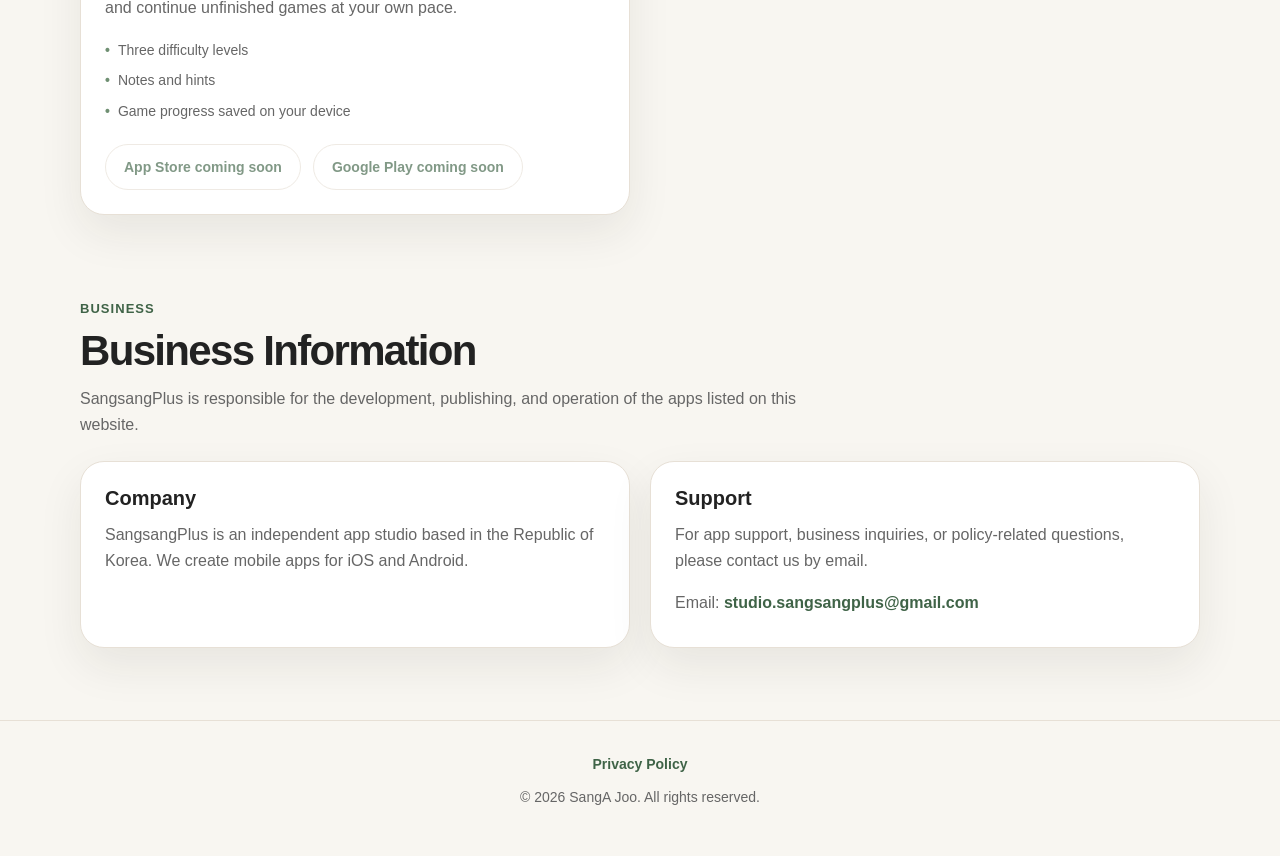
==== commit 8cd821a0: "Update index.html" ====
--- a/index.html
+++ b/index.html
@@ -219,7 +219,11 @@
     </main>
 
     <footer class="site-footer">
-      <div class="site-footer-inner">
+      <div class="site-footer-inner narrow">
+        <nav aria-label="SangsangPlus footer links">
+          <a href="/privacy-policy.html">Privacy Policy</a>
+        </nav>
+    
         <p>© 2026 SangA Joo. All rights reserved.</p>
       </div>
     </footer>
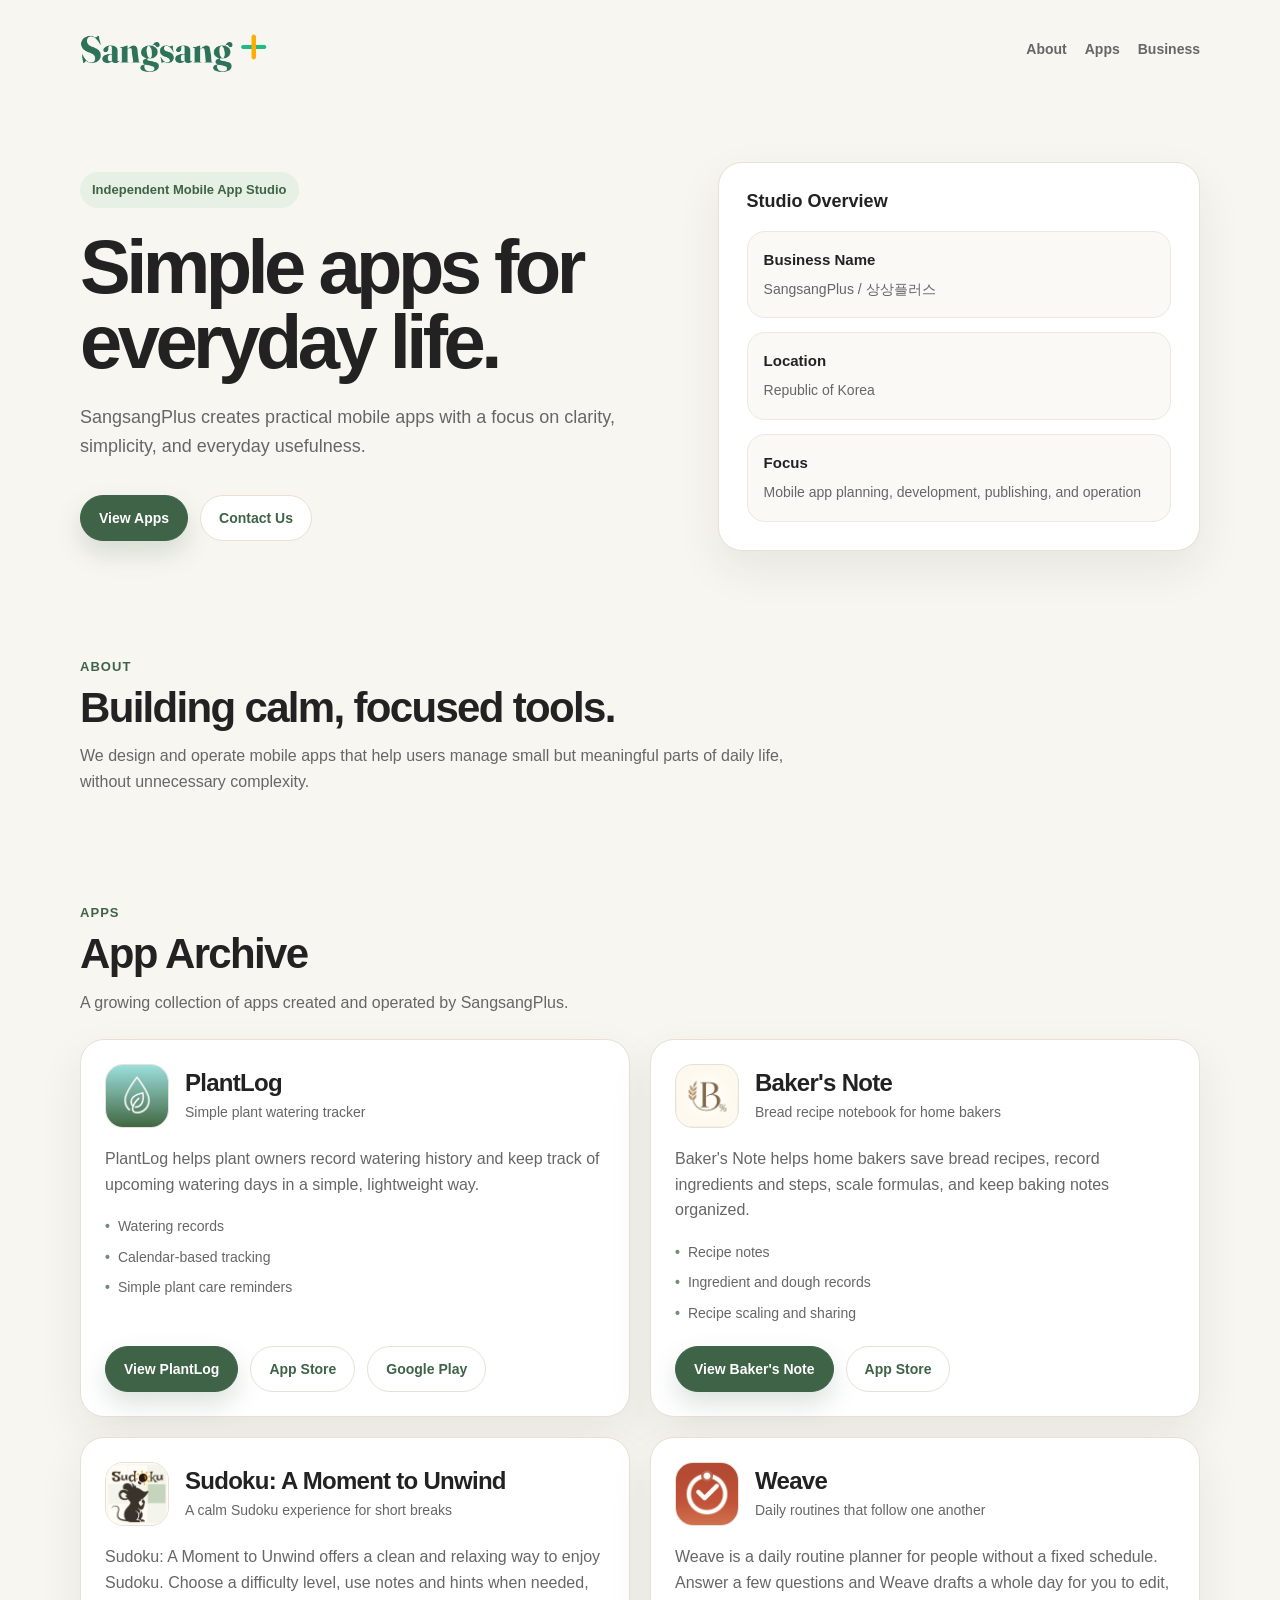
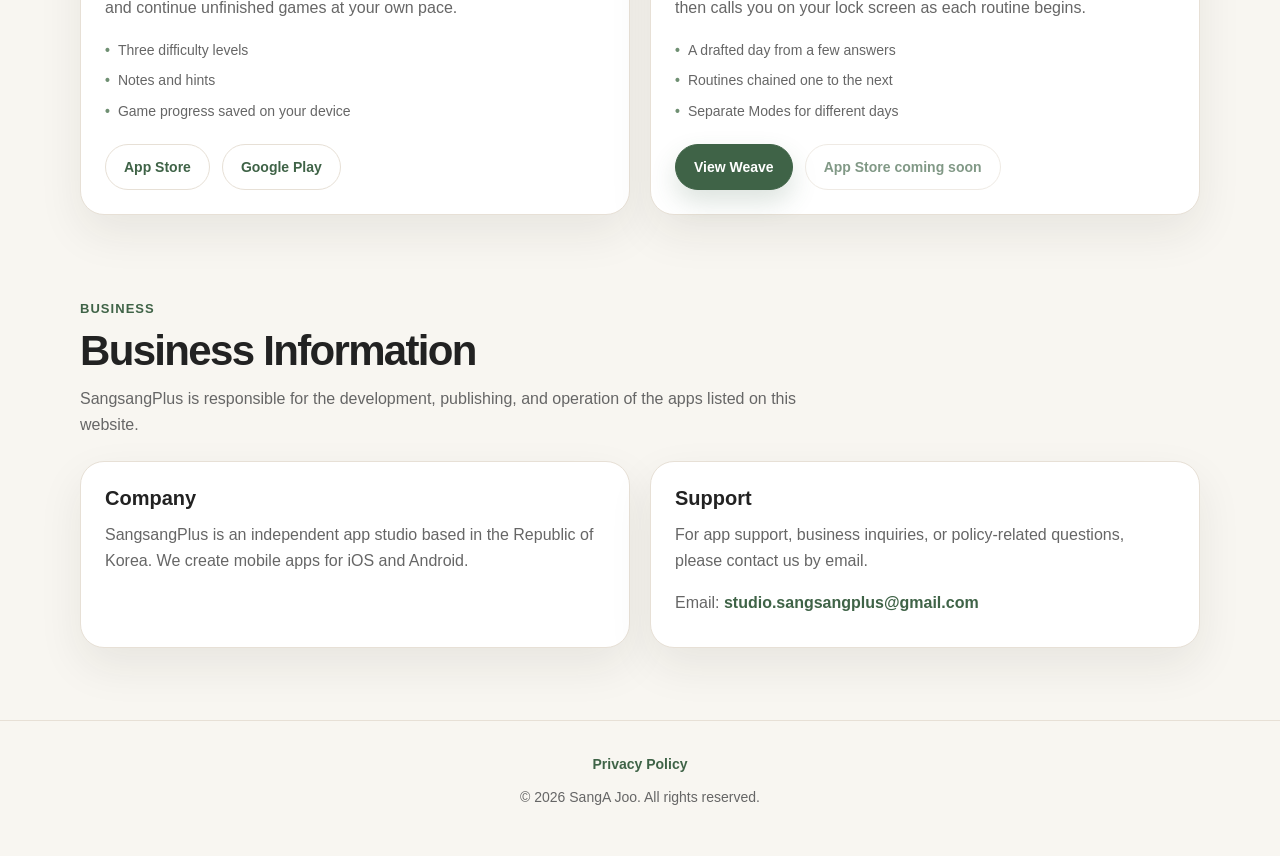
==== commit c6650403: "Weave 페이지 추가, Sudoku 스토어 링크, 아동 관련 문구 정리 Weave - /weave/ 랜딩과 개인정보처리방침 신설. Plus가 아직 비활성이라   구매·환불 정책은" ====
--- a/index.html
+++ b/index.html
@@ -175,12 +175,44 @@
             </ul>
           
             <div class="app-actions">
+              <a class="button secondary"
+                href="https://apps.apple.com/kr/app/%EC%8A%A4%EB%8F%84%EC%BF%A0-%EC%89%AC%EC%96%B4%EA%B0%80%EB%8A%94-%EC%8B%9C%EA%B0%84/id6796981399"
+                target="_blank" rel="noopener noreferrer">App Store</a>
+              <a class="button secondary"
+                href="https://play.google.com/store/apps/details?id=com.sangsangplus.sudoku"
+                target="_blank" rel="noopener noreferrer">Google Play</a>
+            </div>
+          </article>
+
+          <article class="app-card">
+            <div class="app-top">
+              <div class="app-icon">
+                <img src="/weave/app_icon.png" alt="Weave app icon">
+              </div>
+              <div>
+                <h3>Weave</h3>
+                <p class="tagline">Daily routines that follow one another</p>
+              </div>
+            </div>
+
+            <p>
+              Weave is a daily routine planner for people without a fixed schedule.
+              Answer a few questions and Weave drafts a whole day for you to edit,
+              then calls you on your lock screen as each routine begins.
+            </p>
+
+            <ul class="app-meta">
+              <li>A drafted day from a few answers</li>
+              <li>Routines chained one to the next</li>
+              <li>Separate Modes for different days</li>
+            </ul>
+
+            <div class="app-actions">
+              <a class="button primary" href="/weave/">View Weave</a>
               <span class="button secondary disabled">App Store coming soon</span>
-              <span class="button secondary disabled">Google Play coming soon</span>         
-            
-            </div>
-          </article>
-          
+            </div>
+          </article>
+
         </div>
       </section>
 
--- a/assets/css/site.css
+++ b/assets/css/site.css
@@ -45,6 +45,21 @@
   --phone-gradient-end: #267156;
 }
 
+/* Weave — "Linen", the app's own free theme. Same tokens the app ships
+   in `AppPalette.defaultFree`, so the site and the product agree. */
+body.theme-weave {
+  --page-bg: #f6f2ea;
+  --card-bg: #fffdf9;
+  --text: #26221c;
+  --muted: #6f6759;
+  --line: #e4dccd;
+  --accent: #c2543a;
+  --accent-soft: #f4ded4;
+  --accent-deep: #a6472f;
+  --phone-gradient-start: #f4ded4;
+  --phone-gradient-end: #c2543a;
+}
+
 body.theme-bakers-note {
   --page-bg: #faf8f3;
   --card-bg: #ffffff;
